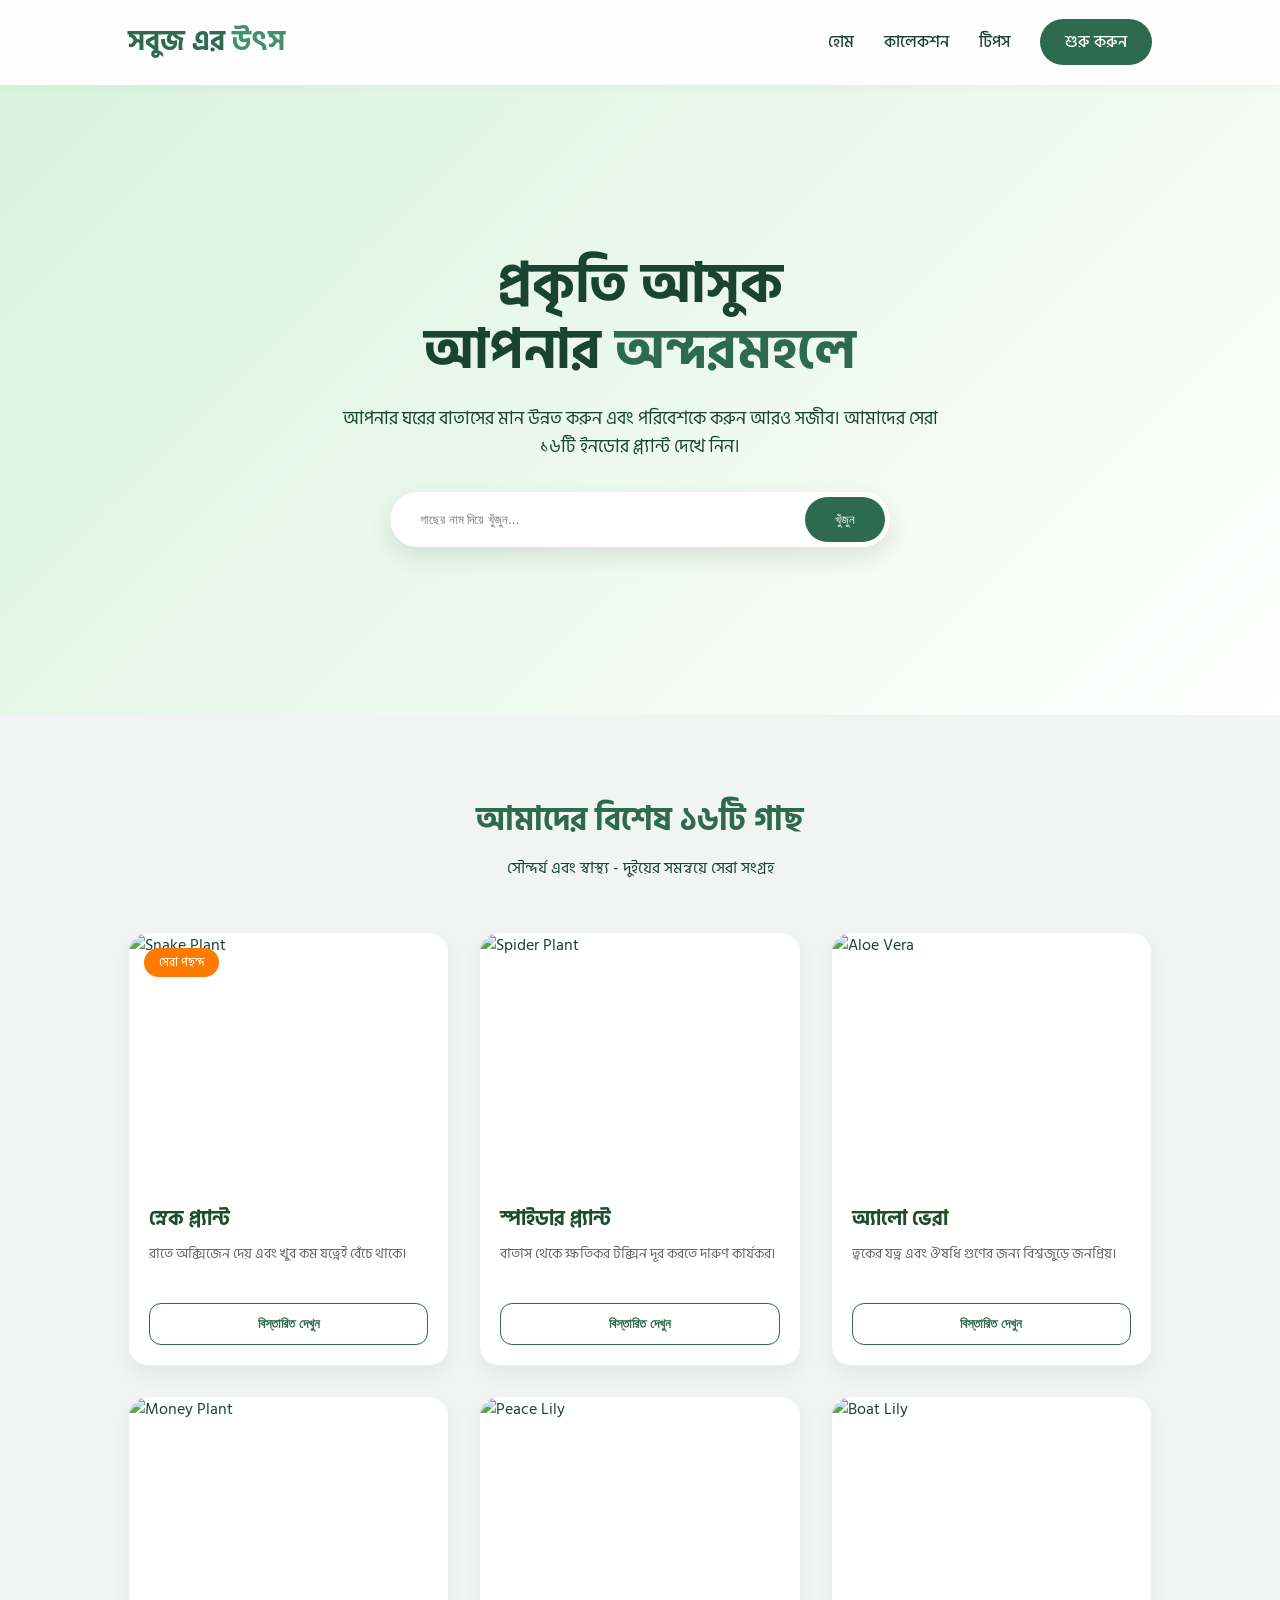
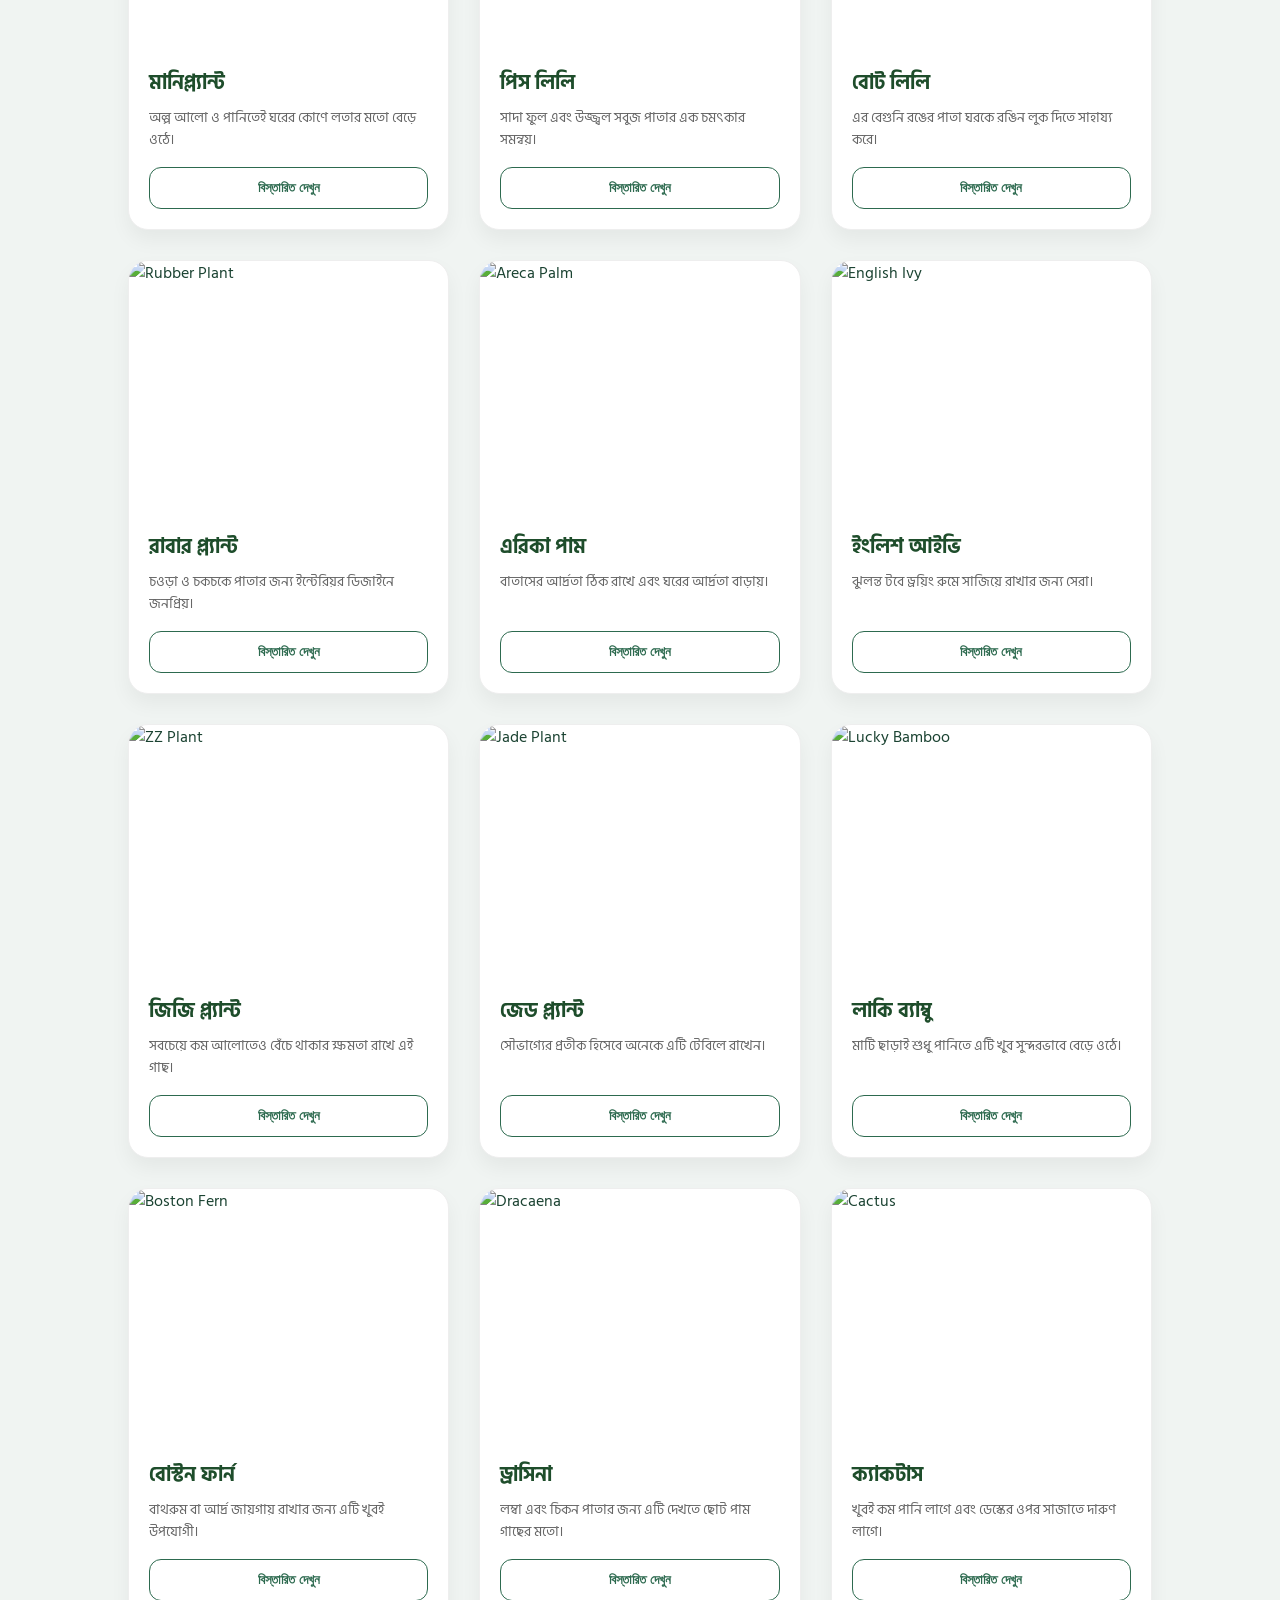
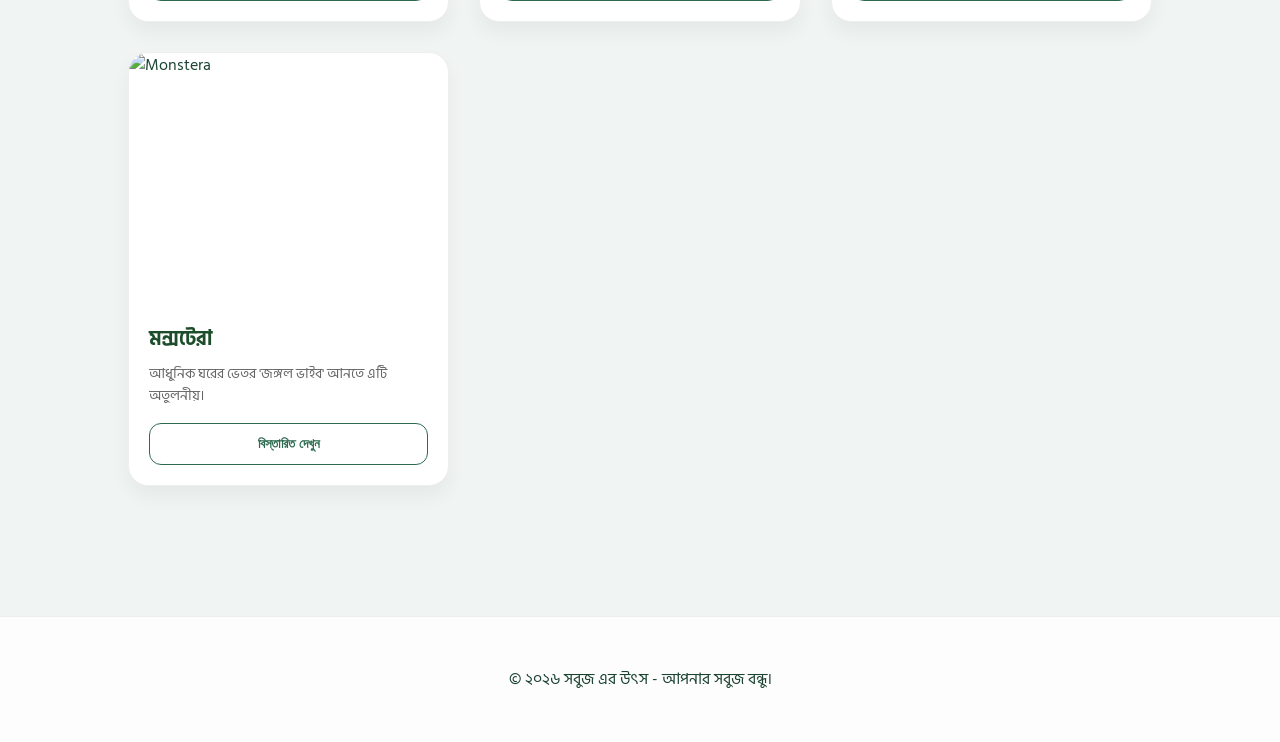
==== index.html @ e37bfa05 "home page add" ====
<!doctype html>
<html lang="bn">
  <head>
    <meta charset="UTF-8" />
    <meta name="viewport" content="width=device-width, initial-scale=1.0" />
    <title>সবুজ আবাহন | Modern Plant Shop</title>
    <link rel="stylesheet" href="style.css" />
    <link
      href="https://fonts.googleapis.com/css2?family=Hind+Siliguri:wght@300;400;600&family=Poppins:wght@300;500;700&display=swap"
      rel="stylesheet"
    />
  </head>
  <body>
    <nav class="navbar">
      <div class="logo">সবুজ এর <span>উৎস</span></div>
      <ul class="nav-links">
        <li><a href="#">হোম</a></li>
        <li><a href="#plants">কালেকশন</a></li>
        <li><a href="#">টিপস</a></li>
        <li><a href="#" class="nav-btn">শুরু করুন</a></li>
      </ul>
    </nav>

    <section class="hero-section">
      <div class="hero-text">
        <h1>প্রকৃতি আসুক <br />আপনার <span>অন্দরমহলে</span></h1>
        <p>
          আপনার ঘরের বাতাসের মান উন্নত করুন এবং পরিবেশকে করুন আরও সজীব। আমাদের
          সেরা ১৬টি ইনডোর প্ল্যান্ট দেখে নিন।
        </p>
        <div class="search-container">
          <input type="text" placeholder="গাছের নাম দিয়ে খুঁজুন..." />
          <button>খুঁজুন</button>
        </div>
      </div>
    </section>

    <section id="plants" class="plant-container">
      <div class="section-title">
        <h2>আমাদের বিশেষ ১৬টি গাছ</h2>
        <p>সৌন্দর্য এবং স্বাস্থ্য - দুইয়ের সমন্বয়ে সেরা সংগ্রহ</p>
      </div>

      <div class="grid-layout">
        <div class="glass-card">
          <div class="badge">সেরা পছন্দ</div>
          <img src="" alt="Snake Plant" />
          <div class="card-info">
            <h3>স্নেক প্ল্যান্ট</h3>
            <p>রাতে অক্সিজেন দেয় এবং খুব কম যত্নেই বেঁচে থাকে।</p>
            <button class="buy-btn">বিস্তারিত দেখুন</button>
          </div>
        </div>

        <div class="glass-card">
          <img src="" alt="Spider Plant" />
          <div class="card-info">
            <h3>স্পাইডার প্ল্যান্ট</h3>
            <p>বাতাস থেকে ক্ষতিকর টক্সিন দূর করতে দারুণ কার্যকর।</p>
            <button class="buy-btn">বিস্তারিত দেখুন</button>
          </div>
        </div>

        <div class="glass-card">
          <img src="" alt="Aloe Vera" />
          <div class="card-info">
            <h3>অ্যালো ভেরা</h3>
            <p>ত্বকের যত্ন এবং ঔষধি গুণের জন্য বিশ্বজুড়ে জনপ্রিয়।</p>
            <button class="buy-btn">বিস্তারিত দেখুন</button>
          </div>
        </div>

        <div class="glass-card">
          <img src="" alt="Money Plant" />
          <div class="card-info">
            <h3>মানিপ্ল্যান্ট</h3>
            <p>অল্প আলো ও পানিতেই ঘরের কোণে লতার মতো বেড়ে ওঠে।</p>
            <button class="buy-btn">বিস্তারিত দেখুন</button>
          </div>
        </div>

        <div class="glass-card">
          <img src="" alt="Peace Lily" />
          <div class="card-info">
            <h3>পিস লিলি</h3>
            <p>সাদা ফুল এবং উজ্জ্বল সবুজ পাতার এক চমৎকার সমন্বয়।</p>
            <button class="buy-btn">বিস্তারিত দেখুন</button>
          </div>
        </div>

        <div class="glass-card">
          <img src="" alt="Boat Lily" />
          <div class="card-info">
            <h3>বোট লিলি</h3>
            <p>এর বেগুনি রঙের পাতা ঘরকে রঙিন লুক দিতে সাহায্য করে।</p>
            <button class="buy-btn">বিস্তারিত দেখুন</button>
          </div>
        </div>

        <div class="glass-card">
          <img src="" alt="Rubber Plant" />
          <div class="card-info">
            <h3>রাবার প্ল্যান্ট</h3>
            <p>চওড়া ও চকচকে পাতার জন্য ইন্টেরিয়র ডিজাইনে জনপ্রিয়।</p>
            <button class="buy-btn">বিস্তারিত দেখুন</button>
          </div>
        </div>

        <div class="glass-card">
          <img src="" alt="Areca Palm" />
          <div class="card-info">
            <h3>এরিকা পাম</h3>
            <p>বাতাসের আর্দ্রতা ঠিক রাখে এবং ঘরের আর্দ্রতা বাড়ায়।</p>
            <button class="buy-btn">বিস্তারিত দেখুন</button>
          </div>
        </div>

        <div class="glass-card">
          <img src="" alt="English Ivy" />
          <div class="card-info">
            <h3>ইংলিশ আইভি</h3>
            <p>ঝুলন্ত টবে ড্রয়িং রুমে সাজিয়ে রাখার জন্য সেরা।</p>
            <button class="buy-btn">বিস্তারিত দেখুন</button>
          </div>
        </div>

        <div class="glass-card">
          <img src="" alt="ZZ Plant" />
          <div class="card-info">
            <h3>জিজি প্ল্যান্ট</h3>
            <p>সবচেয়ে কম আলোতেও বেঁচে থাকার ক্ষমতা রাখে এই গাছ।</p>
            <button class="buy-btn">বিস্তারিত দেখুন</button>
          </div>
        </div>

        <div class="glass-card">
          <img src="" alt="Jade Plant" />
          <div class="card-info">
            <h3>জেড প্ল্যান্ট</h3>
            <p>সৌভাগ্যের প্রতীক হিসেবে অনেকে এটি টেবিলে রাখেন।</p>
            <button class="buy-btn">বিস্তারিত দেখুন</button>
          </div>
        </div>

        <div class="glass-card">
          <img src="" alt="Lucky Bamboo" />
          <div class="card-info">
            <h3>লাকি ব্যাম্বু</h3>
            <p>মাটি ছাড়াই শুধু পানিতে এটি খুব সুন্দরভাবে বেড়ে ওঠে।</p>
            <button class="buy-btn">বিস্তারিত দেখুন</button>
          </div>
        </div>

        <div class="glass-card">
          <img src="" alt="Boston Fern" />
          <div class="card-info">
            <h3>বোস্টন ফার্ন</h3>
            <p>বাথরুম বা আর্দ্র জায়গায় রাখার জন্য এটি খুবই উপযোগী।</p>
            <button class="buy-btn">বিস্তারিত দেখুন</button>
          </div>
        </div>

        <div class="glass-card">
          <img src="" alt="Dracaena" />
          <div class="card-info">
            <h3>ড্রাসিনা</h3>
            <p>লম্বা এবং চিকন পাতার জন্য এটি দেখতে ছোট পাম গাছের মতো।</p>
            <button class="buy-btn">বিস্তারিত দেখুন</button>
          </div>
        </div>

        <div class="glass-card">
          <img src="" alt="Cactus" />
          <div class="card-info">
            <h3>ক্যাকটাস</h3>
            <p>খুবই কম পানি লাগে এবং ডেস্কের ওপর সাজাতে দারুণ লাগে।</p>
            <button class="buy-btn">বিস্তারিত দেখুন</button>
          </div>
        </div>

        <div class="glass-card">
          <img src="" alt="Monstera" />
          <div class="card-info">
            <h3>মন্সটেরা</h3>
            <p>আধুনিক ঘরের ভেতর 'জঙ্গল ভাইব' আনতে এটি অতুলনীয়।</p>
            <button class="buy-btn">বিস্তারিত দেখুন</button>
          </div>
        </div>
      </div>
    </section>

    <footer>
      <p>&copy; ২০২৬ সবুজ এর উৎস - আপনার সবুজ বন্ধু।</p>
    </footer>
  </body>
</html>
---- style.css ----
/* --- মেইন সেটআপ ও ভেরিয়েবল --- */
:root {
  --primary: #2d6a4f;
  --secondary: #40916c;
  --accent: #95d5b2;
  --text: #1b4332;
  --white: #ffffff;
  --shadow: 0 10px 20px rgba(0, 0, 0, 0.05);
  --shadow-hover: 0 15px 35px rgba(0, 0, 0, 0.1);
}

* {
  margin: 0;
  padding: 0;
  box-sizing: border-box;
}

body {
  font-family: "Hind Siliguri", "Poppins", sans-serif;
  background-color: #f0f4f2;
  color: var(--text);
  line-height: 1.6;
}

/* --- নভিগেশন --- */
.navbar {
  display: flex;
  justify-content: space-between;
  align-items: center;
  padding: 20px 10%;
  background: rgba(255, 255, 255, 0.9);
  backdrop-filter: blur(10px);
  position: sticky;
  top: 0;
  z-index: 100;
  box-shadow: 0 2px 10px rgba(0, 0, 0, 0.03);
}

.logo {
  font-size: 28px;
  font-weight: 700;
  color: var(--primary);
}

.logo span {
  color: var(--secondary);
}

.nav-links {
  display: flex;
  list-style: none;
}

.nav-links li {
  margin-left: 30px;
}

.nav-links a {
  text-decoration: none;
  color: var(--text);
  font-weight: 500;
  transition: 0.3s;
}

.nav-links a:hover {
  color: var(--secondary);
}

.nav-btn {
  background: var(--primary);
  color: white !important;
  padding: 10px 25px;
  border-radius: 50px;
}

/* --- হিরো সেকশন --- */
.hero-section {
  height: 70vh;
  display: flex;
  align-items: center;
  justify-content: center;
  text-align: center;
  background: linear-gradient(135deg, #d8f3dc 0%, #ffffff 100%);
  padding: 0 20px;
}

.hero-text h1 {
  font-size: clamp(32px, 5vw, 55px);
  margin-bottom: 20px;
  line-height: 1.2;
}

.hero-text h1 span {
  color: var(--primary);
}

.hero-text p {
  font-size: 18px;
  max-width: 600px;
  margin: 0 auto 30px;
}

/* --- সার্চ বার --- */
.search-container {
  background: white;
  padding: 5px;
  border-radius: 50px;
  display: flex;
  box-shadow: 0 10px 25px rgba(0, 0, 0, 0.1);
  max-width: 500px;
  margin: 0 auto;
}

.search-container input {
  border: none;
  padding: 15px 25px;
  border-radius: 50px;
  flex: 1;
  outline: none;
}

.search-container button {
  background: var(--primary);
  color: white;
  border: none;
  padding: 10px 30px;
  border-radius: 50px;
  cursor: pointer;
  transition: 0.3s;
}

.search-container button:hover {
  background: var(--secondary);
}

/* --- প্ল্যান্ট কালেকশন কন্টেইনার --- */
.plant-container {
  padding: 80px 10%;
}

.section-title {
  text-align: center;
  margin-bottom: 50px;
}

.section-title h2 {
  font-size: 32px;
  color: var(--primary);
  margin-bottom: 10px;
}

/* --- গ্রিড লেআউট --- */
.grid-layout {
  display: grid;
  grid-template-columns: repeat(auto-fit, minmax(280px, 1fr));
  gap: 30px;
  margin-top: 40px;
}

/* --- কার্ড স্টাইল --- */
.glass-card {
  background: #ffffff;
  border-radius: 20px;
  overflow: hidden;
  position: relative;
  box-shadow: var(--shadow);
  transition: 0.3s ease;
  border: 1px solid #eee;
  display: flex;
  flex-direction: column;
}

.glass-card:hover {
  transform: translateY(-10px);
  box-shadow: var(--shadow-hover);
  border-color: var(--accent);
}

.badge {
  position: absolute;
  top: 15px;
  left: 15px;
  background: #ff7b00;
  color: white;
  padding: 5px 15px;
  border-radius: 20px;
  font-size: 12px;
  z-index: 10;
}

.glass-card img {
  width: 100%;
  height: 250px;
  object-fit: cover;
  transition: 0.5s;
}

.glass-card:hover img {
  transform: scale(1.05);
}

.card-info {
  padding: 20px;
  text-align: left;
  flex-grow: 1;
}

.card-info h3 {
  font-size: 20px;
  color: #1e4d2b;
  margin-bottom: 8px;
}

.card-info p {
  color: #666;
  font-size: 14px;
  height: 40px;
  overflow: hidden;
  margin-bottom: 20px;
}

/* --- বাটন স্টাইল --- */
.buy-btn {
  width: 100%;
  padding: 12px;
  border: 1.5px solid var(--primary);
  background: transparent;
  color: var(--primary);
  border-radius: 12px;
  font-weight: 600;
  cursor: pointer;
  transition: 0.3s;
}

.buy-btn:hover {
  background: var(--primary);
  color: white;
}

/* --- ফুটার --- */
footer {
  text-align: center;
  padding: 50px;
  background: #fdfdfd;
  border-top: 1px solid #eee;
  margin-top: 50px;
}
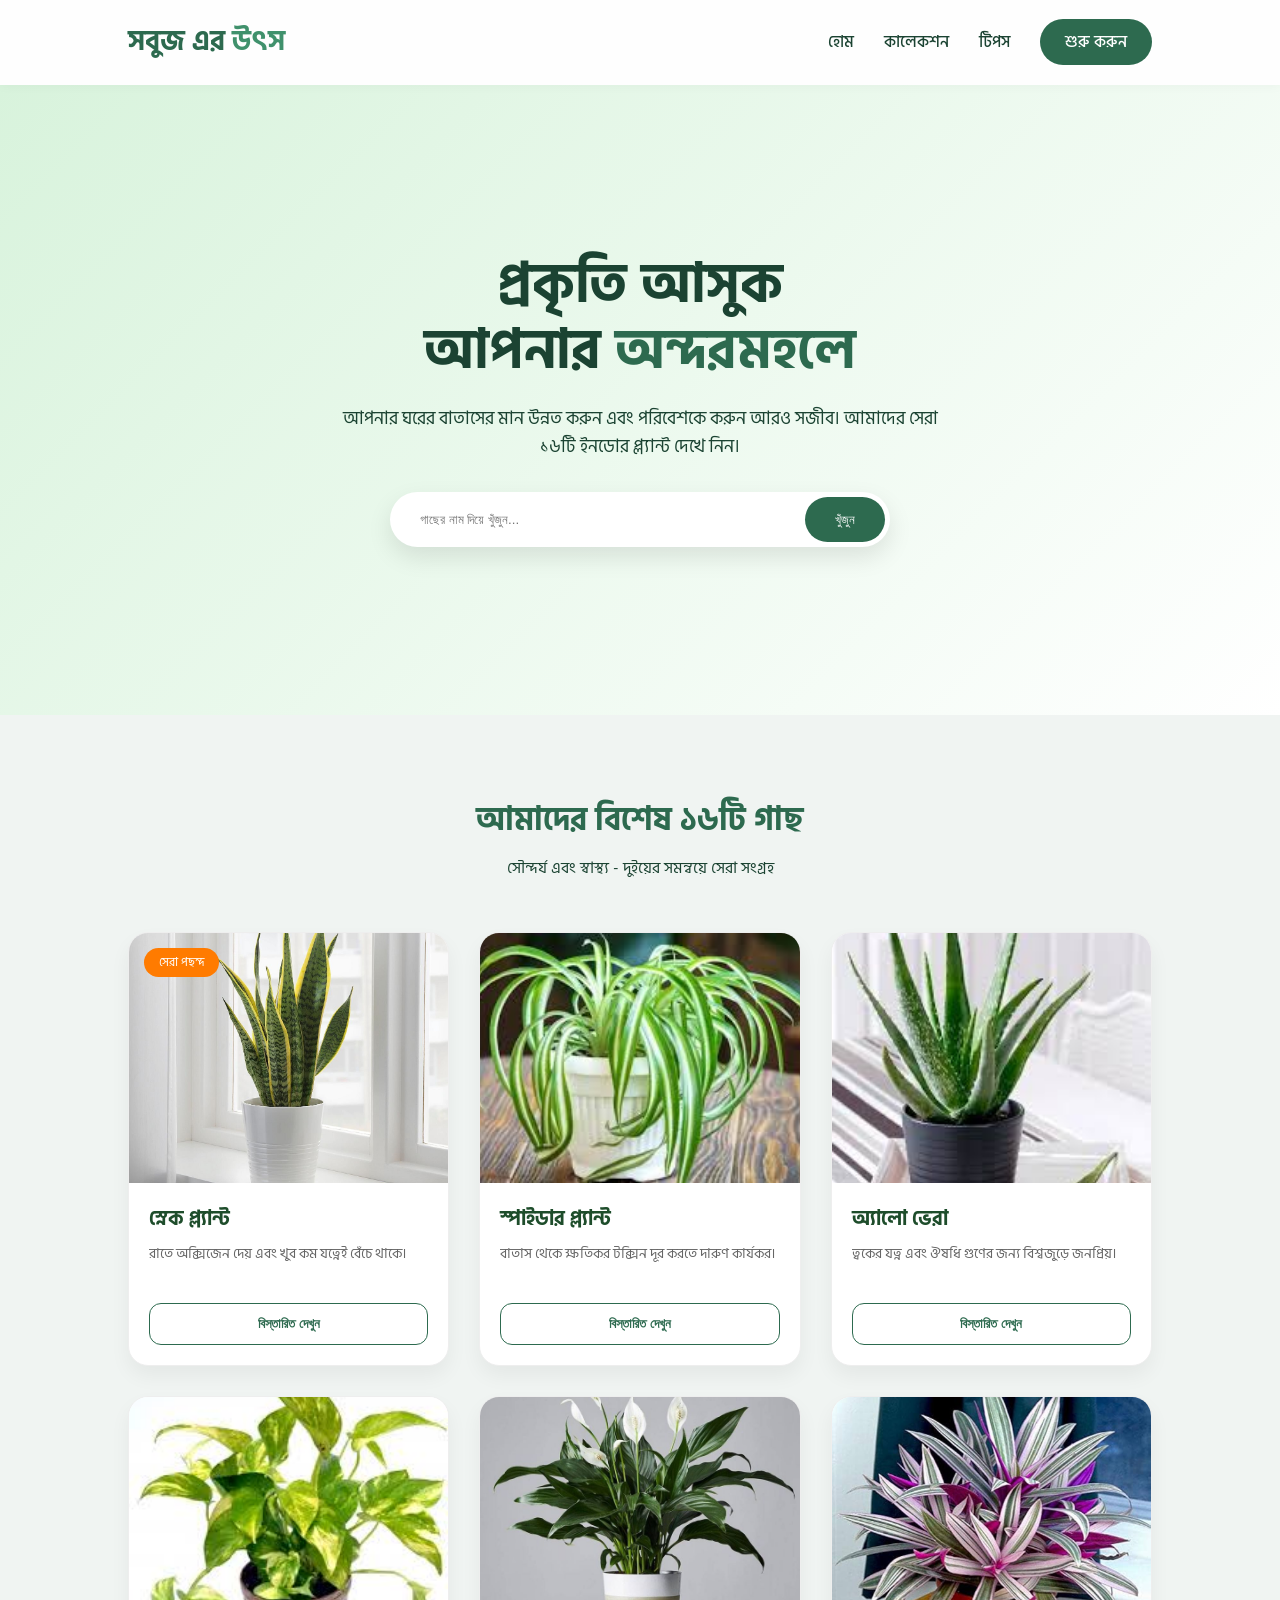
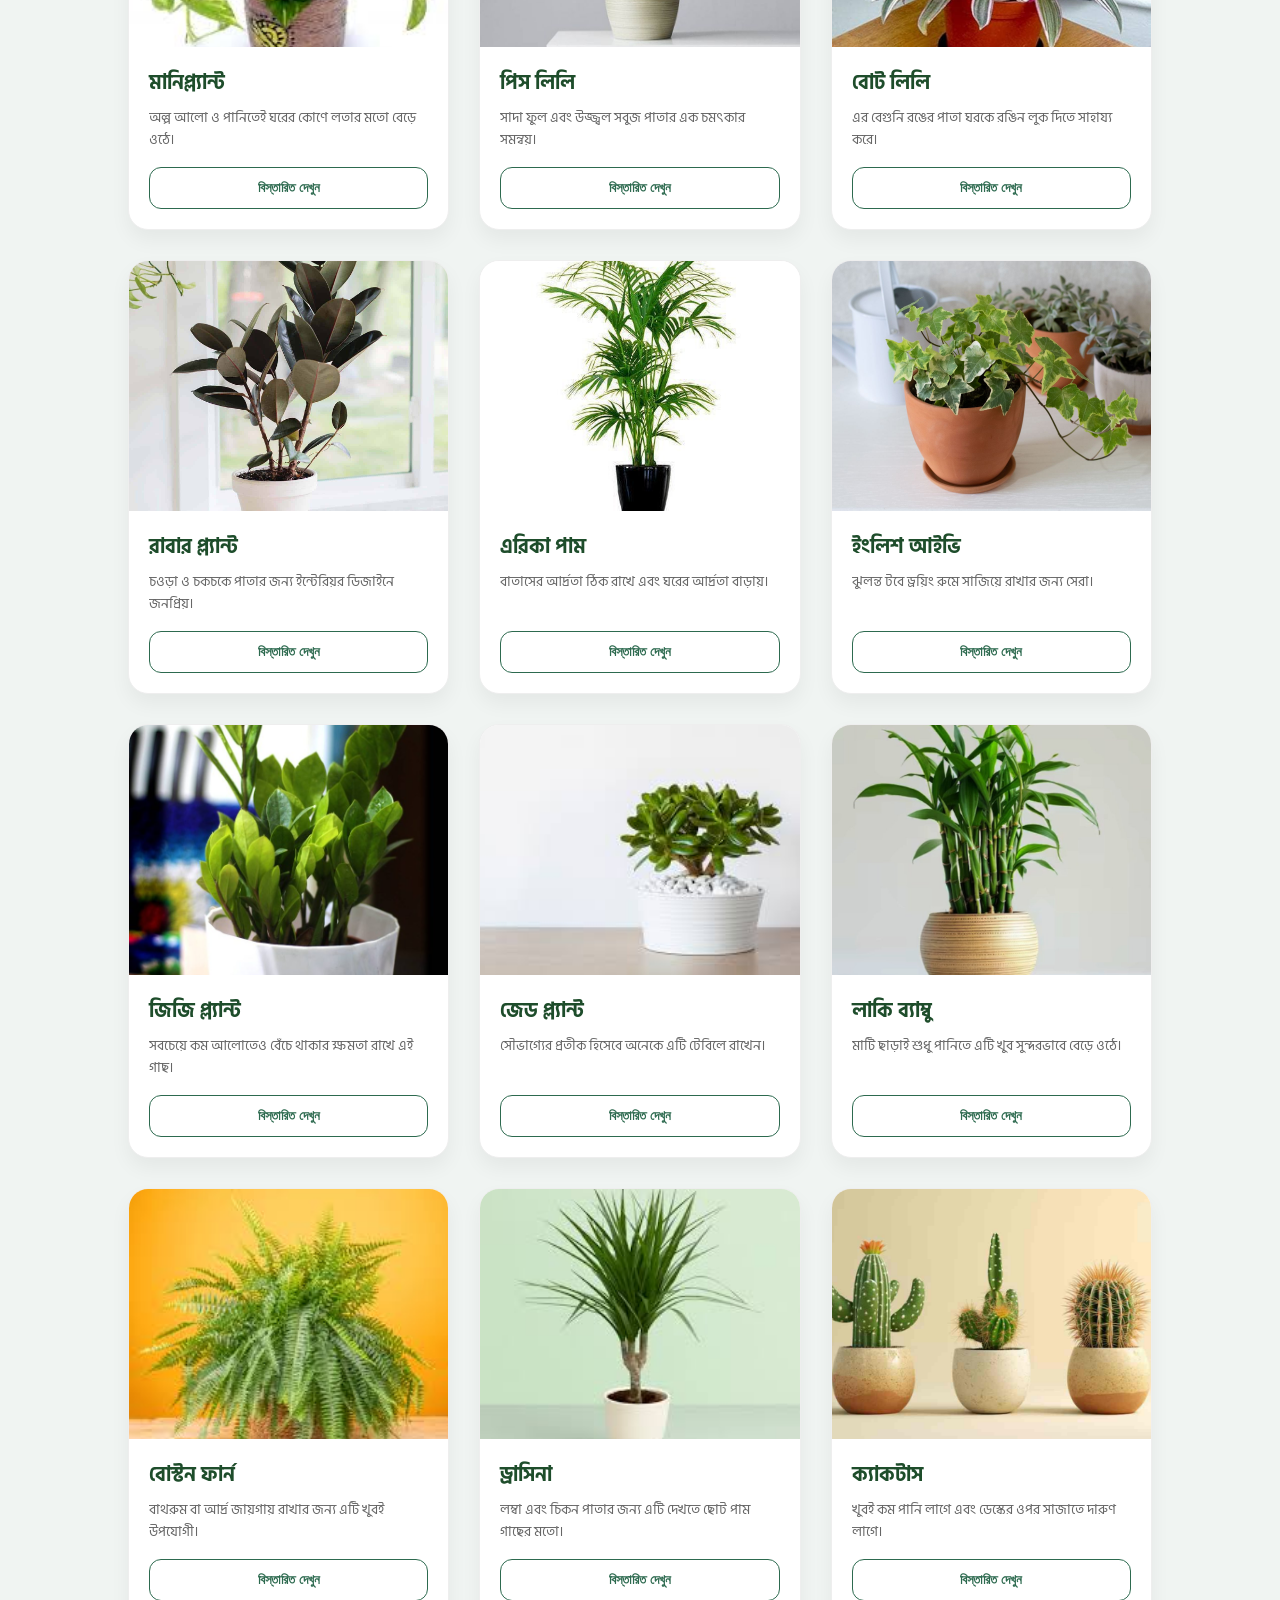
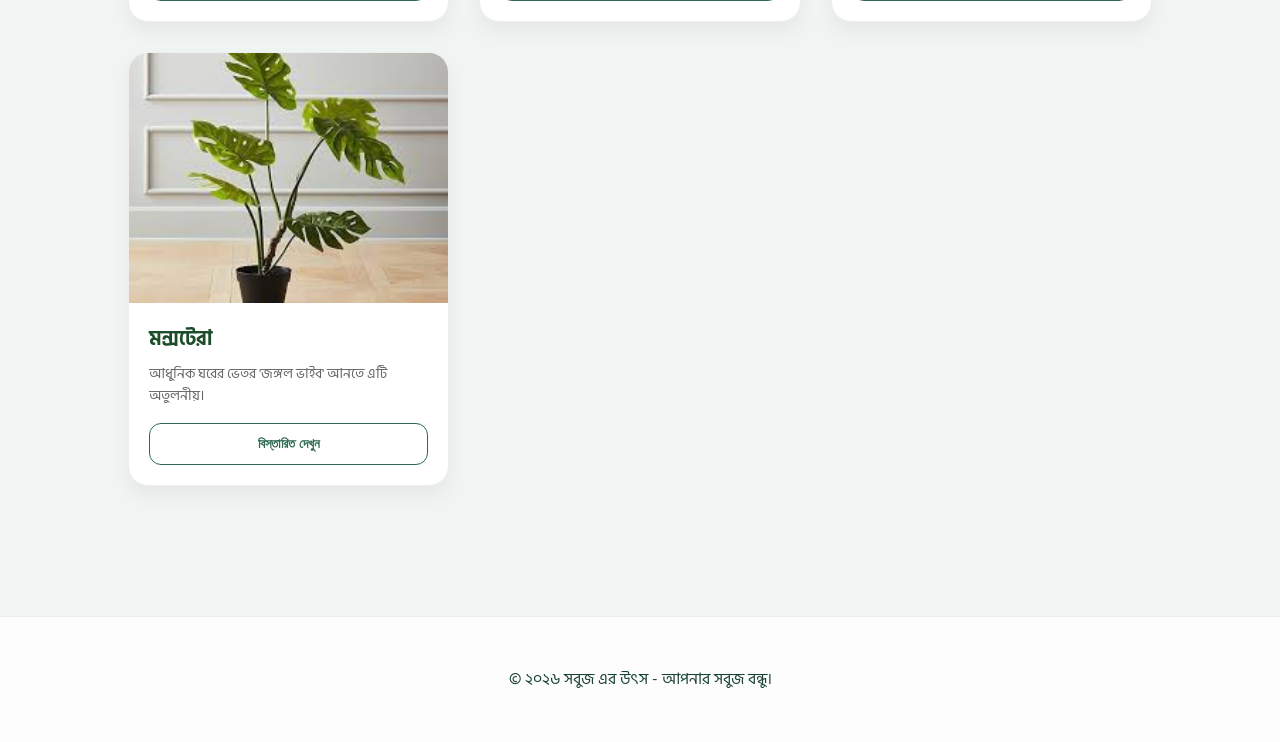
==== commit e40d3900: "image added" ====
--- a/index.html
+++ b/index.html
@@ -44,7 +44,7 @@
       <div class="grid-layout">
         <div class="glass-card">
           <div class="badge">সেরা পছন্দ</div>
-          <img src="" alt="Snake Plant" />
+          <img src="/image/স্নেক প্ল্যান্ট.jpg" alt="Snake Plant" />
           <div class="card-info">
             <h3>স্নেক প্ল্যান্ট</h3>
             <p>রাতে অক্সিজেন দেয় এবং খুব কম যত্নেই বেঁচে থাকে।</p>
@@ -53,7 +53,7 @@
         </div>
 
         <div class="glass-card">
-          <img src="" alt="Spider Plant" />
+          <img src="/image/স্পাইডার প্ল্যান্ট.jpg" alt="Spider Plant" />
           <div class="card-info">
             <h3>স্পাইডার প্ল্যান্ট</h3>
             <p>বাতাস থেকে ক্ষতিকর টক্সিন দূর করতে দারুণ কার্যকর।</p>
@@ -62,7 +62,7 @@
         </div>
 
         <div class="glass-card">
-          <img src="" alt="Aloe Vera" />
+          <img src="/image/অ্যালো ভেরা.jpg" alt="Aloe Vera" />
           <div class="card-info">
             <h3>অ্যালো ভেরা</h3>
             <p>ত্বকের যত্ন এবং ঔষধি গুণের জন্য বিশ্বজুড়ে জনপ্রিয়।</p>
@@ -71,7 +71,7 @@
         </div>
 
         <div class="glass-card">
-          <img src="" alt="Money Plant" />
+          <img src="/image/মানিপ্ল্যান্ট.jpg" alt="Money Plant" />
           <div class="card-info">
             <h3>মানিপ্ল্যান্ট</h3>
             <p>অল্প আলো ও পানিতেই ঘরের কোণে লতার মতো বেড়ে ওঠে।</p>
@@ -80,7 +80,7 @@
         </div>
 
         <div class="glass-card">
-          <img src="" alt="Peace Lily" />
+          <img src="/image/পিস লিলি.jpg" alt="Peace Lily" />
           <div class="card-info">
             <h3>পিস লিলি</h3>
             <p>সাদা ফুল এবং উজ্জ্বল সবুজ পাতার এক চমৎকার সমন্বয়।</p>
@@ -89,7 +89,7 @@
         </div>
 
         <div class="glass-card">
-          <img src="" alt="Boat Lily" />
+          <img src="/image/বোট লিলি_.jpg" alt="Boat Lily" />
           <div class="card-info">
             <h3>বোট লিলি</h3>
             <p>এর বেগুনি রঙের পাতা ঘরকে রঙিন লুক দিতে সাহায্য করে।</p>
@@ -98,7 +98,7 @@
         </div>
 
         <div class="glass-card">
-          <img src="" alt="Rubber Plant" />
+          <img src="/image/রাবার প্ল্যান্ট.jpg" alt="Rubber Plant" />
           <div class="card-info">
             <h3>রাবার প্ল্যান্ট</h3>
             <p>চওড়া ও চকচকে পাতার জন্য ইন্টেরিয়র ডিজাইনে জনপ্রিয়।</p>
@@ -107,7 +107,7 @@
         </div>
 
         <div class="glass-card">
-          <img src="" alt="Areca Palm" />
+          <img src="/image/এরিকা পাম.jpg" alt="Areca Palm" />
           <div class="card-info">
             <h3>এরিকা পাম</h3>
             <p>বাতাসের আর্দ্রতা ঠিক রাখে এবং ঘরের আর্দ্রতা বাড়ায়।</p>
@@ -116,7 +116,7 @@
         </div>
 
         <div class="glass-card">
-          <img src="" alt="English Ivy" />
+          <img src="/image/home-ইংলিশ আইভি.jpg" alt="English Ivy" />
           <div class="card-info">
             <h3>ইংলিশ আইভি</h3>
             <p>ঝুলন্ত টবে ড্রয়িং রুমে সাজিয়ে রাখার জন্য সেরা।</p>
@@ -125,7 +125,7 @@
         </div>
 
         <div class="glass-card">
-          <img src="" alt="ZZ Plant" />
+          <img src="/image/জিজি প্ল্যান্ট.jpg" alt="ZZ Plant" />
           <div class="card-info">
             <h3>জিজি প্ল্যান্ট</h3>
             <p>সবচেয়ে কম আলোতেও বেঁচে থাকার ক্ষমতা রাখে এই গাছ।</p>
@@ -134,7 +134,7 @@
         </div>
 
         <div class="glass-card">
-          <img src="" alt="Jade Plant" />
+          <img src="/image/জেড প্ল্যান্ট.jpg" alt="Jade Plant" />
           <div class="card-info">
             <h3>জেড প্ল্যান্ট</h3>
             <p>সৌভাগ্যের প্রতীক হিসেবে অনেকে এটি টেবিলে রাখেন।</p>
@@ -143,7 +143,7 @@
         </div>
 
         <div class="glass-card">
-          <img src="" alt="Lucky Bamboo" />
+          <img src="/image/লাকি ব্যাম্বু.jpg" alt="Lucky Bamboo" />
           <div class="card-info">
             <h3>লাকি ব্যাম্বু</h3>
             <p>মাটি ছাড়াই শুধু পানিতে এটি খুব সুন্দরভাবে বেড়ে ওঠে।</p>
@@ -152,7 +152,7 @@
         </div>
 
         <div class="glass-card">
-          <img src="" alt="Boston Fern" />
+          <img src="/image/বোস্টন ফার্ন.jpg" alt="Boston Fern" />
           <div class="card-info">
             <h3>বোস্টন ফার্ন</h3>
             <p>বাথরুম বা আর্দ্র জায়গায় রাখার জন্য এটি খুবই উপযোগী।</p>
@@ -161,7 +161,7 @@
         </div>
 
         <div class="glass-card">
-          <img src="" alt="Dracaena" />
+          <img src="/image/ড্রাসিনা.jpg" alt="Dracaena" />
           <div class="card-info">
             <h3>ড্রাসিনা</h3>
             <p>লম্বা এবং চিকন পাতার জন্য এটি দেখতে ছোট পাম গাছের মতো।</p>
@@ -170,7 +170,7 @@
         </div>
 
         <div class="glass-card">
-          <img src="" alt="Cactus" />
+          <img src="/image/ক্যাকটাস.jpg" alt="Cactus" />
           <div class="card-info">
             <h3>ক্যাকটাস</h3>
             <p>খুবই কম পানি লাগে এবং ডেস্কের ওপর সাজাতে দারুণ লাগে।</p>
@@ -179,7 +179,7 @@
         </div>
 
         <div class="glass-card">
-          <img src="" alt="Monstera" />
+          <img src="/image/মন্সটেরা.jpg" alt="Monstera" />
           <div class="card-info">
             <h3>মন্সটেরা</h3>
             <p>আধুনিক ঘরের ভেতর 'জঙ্গল ভাইব' আনতে এটি অতুলনীয়।</p>
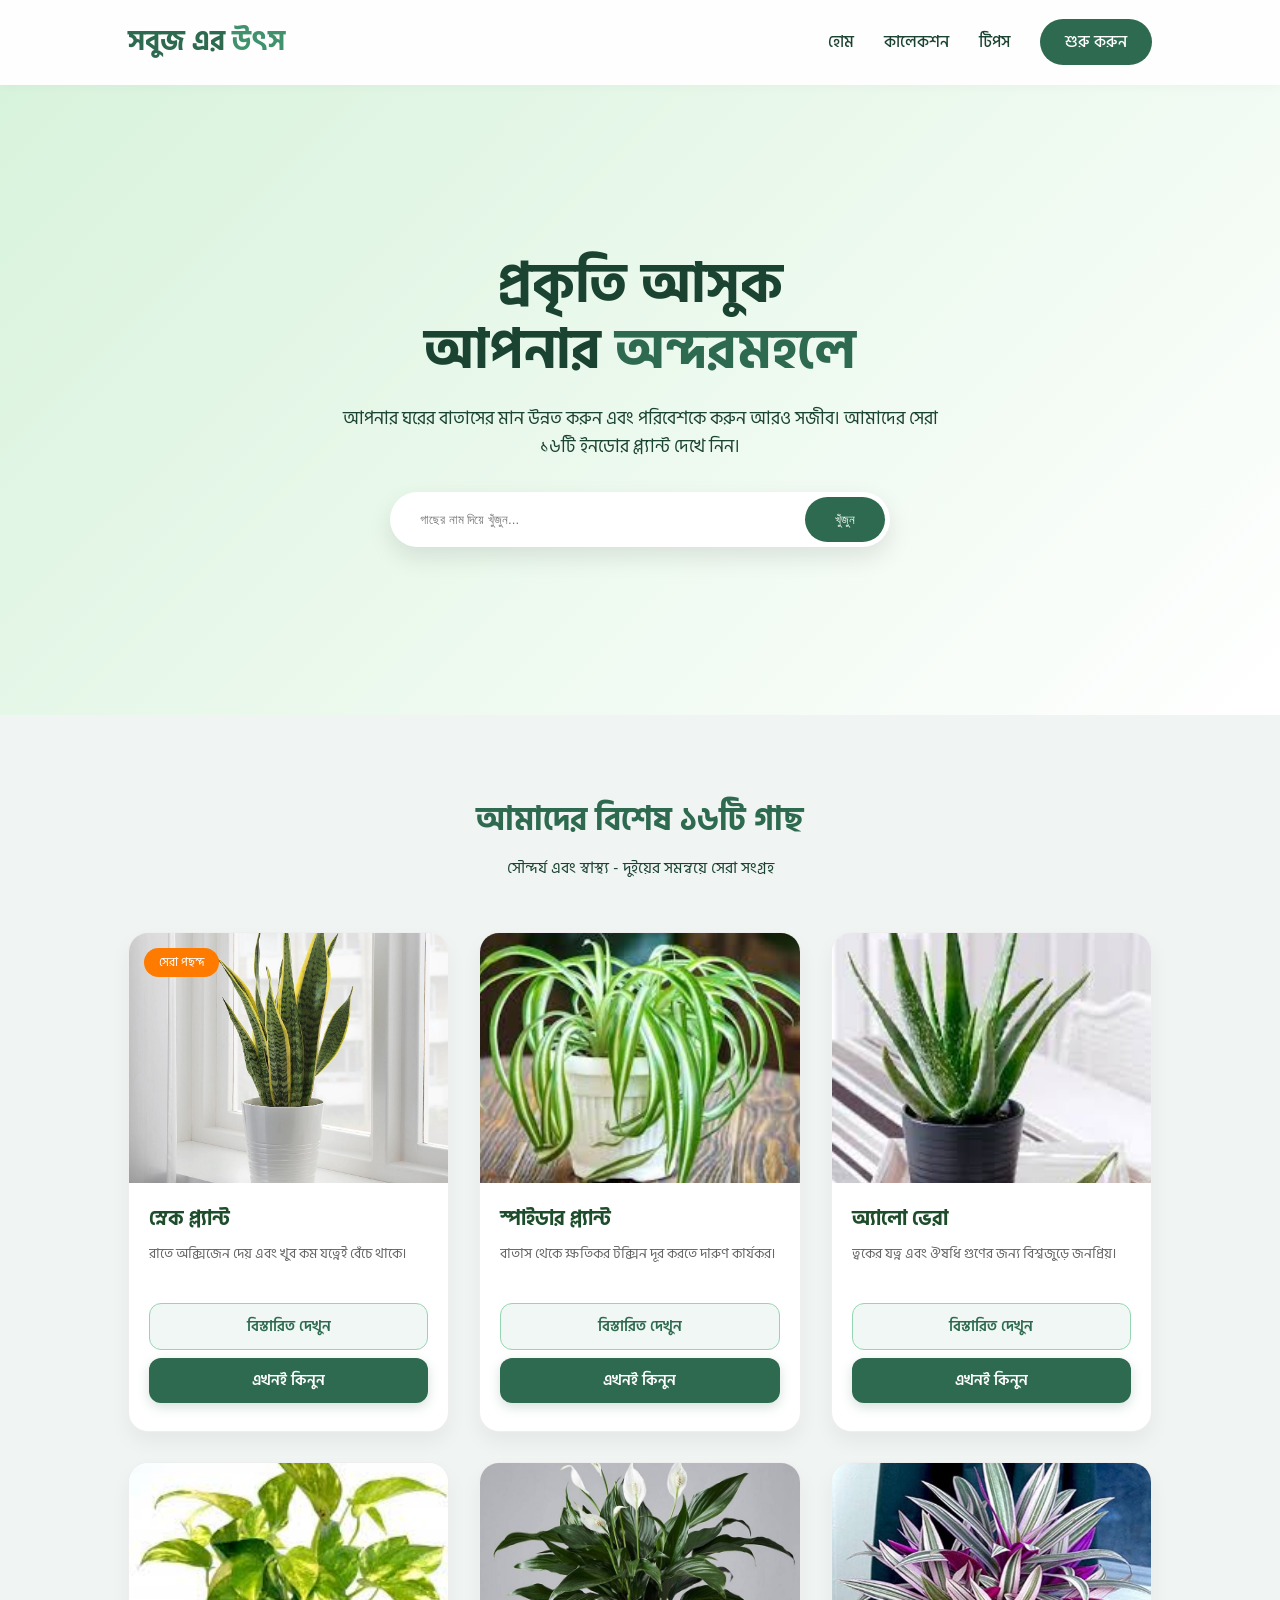
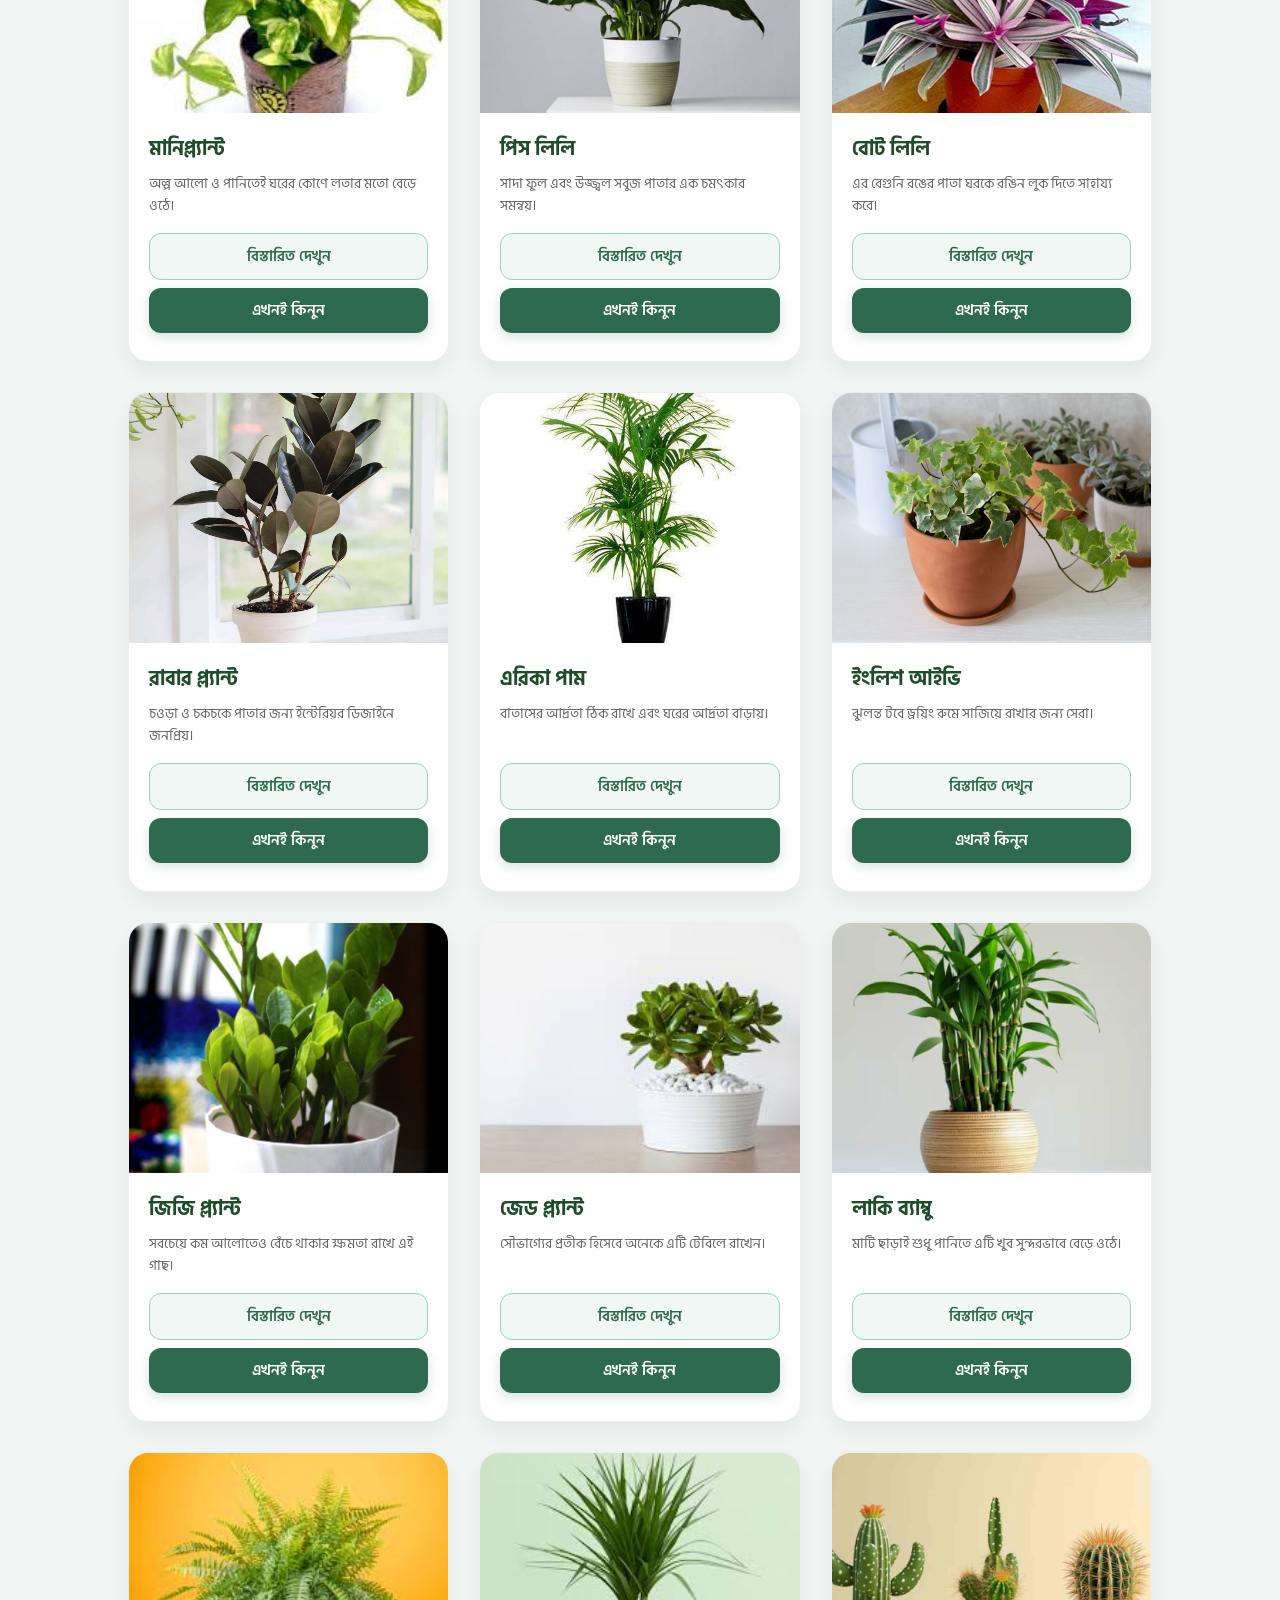
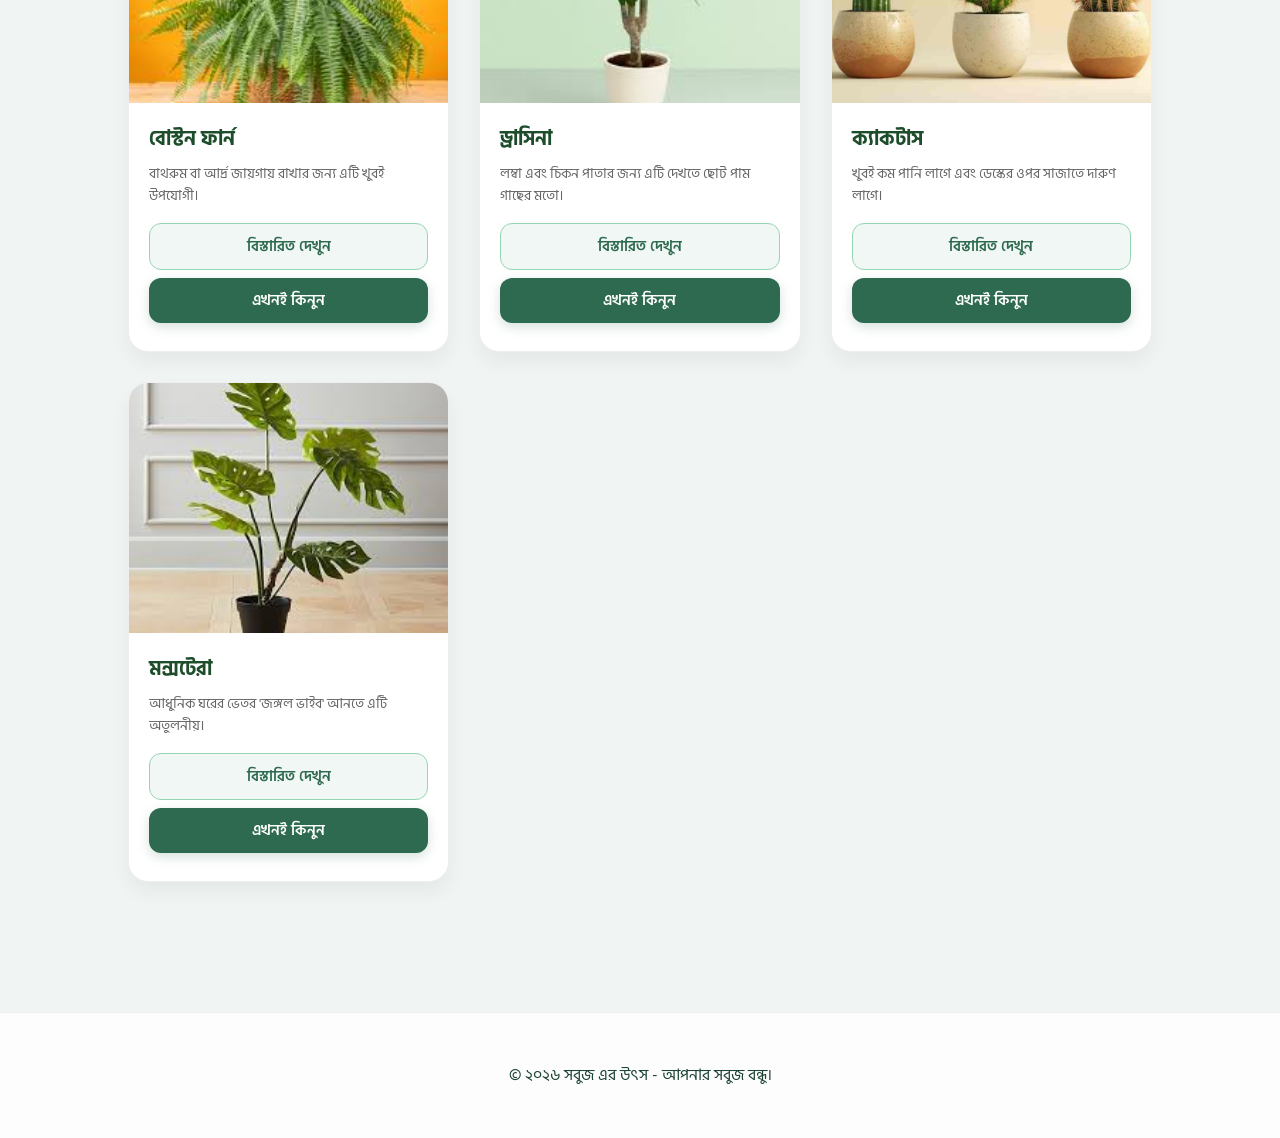
==== commit 30e0111d: "buy button added" ====
--- a/index.html
+++ b/index.html
@@ -16,8 +16,8 @@
       <ul class="nav-links">
         <li><a href="#">হোম</a></li>
         <li><a href="#plants">কালেকশন</a></li>
-        <li><a href="#">টিপস</a></li>
-        <li><a href="#" class="nav-btn">শুরু করুন</a></li>
+        <li><a href="tips.html">টিপস</a></li>
+        <li><a href="startNowPage.html" class="nav-btn">শুরু করুন</a></li>
       </ul>
     </nav>
 
@@ -48,7 +48,16 @@
           <div class="card-info">
             <h3>স্নেক প্ল্যান্ট</h3>
             <p>রাতে অক্সিজেন দেয় এবং খুব কম যত্নেই বেঁচে থাকে।</p>
-            <button class="buy-btn">বিস্তারিত দেখুন</button>
+            <button class="details-btn">বিস্তারিত দেখুন</button>
+            <button
+              class="buy-btn"
+              onclick="
+                window.location.href =
+                  'https://wa.me/8801XXXXXXXXX?text=আমি স্নেক প্ল্যান্ট কিনতে চাই'
+              "
+            >
+              এখনই কিনুন
+            </button>
           </div>
         </div>
 
@@ -57,7 +66,16 @@
           <div class="card-info">
             <h3>স্পাইডার প্ল্যান্ট</h3>
             <p>বাতাস থেকে ক্ষতিকর টক্সিন দূর করতে দারুণ কার্যকর।</p>
-            <button class="buy-btn">বিস্তারিত দেখুন</button>
+            <button class="details-btn">বিস্তারিত দেখুন</button>
+            <button
+              class="buy-btn"
+              onclick="
+                window.location.href =
+                  'https://wa.me/8801XXXXXXXXX?text=আমি স্পাইডার প্ল্যান্ট কিনতে চাই'
+              "
+            >
+              এখনই কিনুন
+            </button>
           </div>
         </div>
 
@@ -66,7 +84,16 @@
           <div class="card-info">
             <h3>অ্যালো ভেরা</h3>
             <p>ত্বকের যত্ন এবং ঔষধি গুণের জন্য বিশ্বজুড়ে জনপ্রিয়।</p>
-            <button class="buy-btn">বিস্তারিত দেখুন</button>
+            <button class="details-btn">বিস্তারিত দেখুন</button>
+            <button
+              class="buy-btn"
+              onclick="
+                window.location.href =
+                  'https://wa.me/8801XXXXXXXXX?text=আমি অ্যালো ভেরা কিনতে চাই'
+              "
+            >
+              এখনই কিনুন
+            </button>
           </div>
         </div>
 
@@ -75,7 +102,16 @@
           <div class="card-info">
             <h3>মানিপ্ল্যান্ট</h3>
             <p>অল্প আলো ও পানিতেই ঘরের কোণে লতার মতো বেড়ে ওঠে।</p>
-            <button class="buy-btn">বিস্তারিত দেখুন</button>
+            <button class="details-btn">বিস্তারিত দেখুন</button>
+            <button
+              class="buy-btn"
+              onclick="
+                window.location.href =
+                  'https://wa.me/8801XXXXXXXXX?text=আমি মানিপ্ল্যান্ট কিনতে চাই'
+              "
+            >
+              এখনই কিনুন
+            </button>
           </div>
         </div>
 
@@ -84,7 +120,16 @@
           <div class="card-info">
             <h3>পিস লিলি</h3>
             <p>সাদা ফুল এবং উজ্জ্বল সবুজ পাতার এক চমৎকার সমন্বয়।</p>
-            <button class="buy-btn">বিস্তারিত দেখুন</button>
+            <button class="details-btn">বিস্তারিত দেখুন</button>
+            <button
+              class="buy-btn"
+              onclick="
+                window.location.href =
+                  'https://wa.me/8801XXXXXXXXX?text=আমি পিস লিলি কিনতে চাই'
+              "
+            >
+              এখনই কিনুন
+            </button>
           </div>
         </div>
 
@@ -93,7 +138,16 @@
           <div class="card-info">
             <h3>বোট লিলি</h3>
             <p>এর বেগুনি রঙের পাতা ঘরকে রঙিন লুক দিতে সাহায্য করে।</p>
-            <button class="buy-btn">বিস্তারিত দেখুন</button>
+            <button class="details-btn">বিস্তারিত দেখুন</button>
+            <button
+              class="buy-btn"
+              onclick="
+                window.location.href =
+                  'https://wa.me/8801XXXXXXXXX?text=আমি বোট লিলি কিনতে চাই'
+              "
+            >
+              এখনই কিনুন
+            </button>
           </div>
         </div>
 
@@ -102,7 +156,16 @@
           <div class="card-info">
             <h3>রাবার প্ল্যান্ট</h3>
             <p>চওড়া ও চকচকে পাতার জন্য ইন্টেরিয়র ডিজাইনে জনপ্রিয়।</p>
-            <button class="buy-btn">বিস্তারিত দেখুন</button>
+            <button class="details-btn">বিস্তারিত দেখুন</button>
+            <button
+              class="buy-btn"
+              onclick="
+                window.location.href =
+                  'https://wa.me/8801XXXXXXXXX?text=আমি রাবার প্ল্যান্ট কিনতে চাই'
+              "
+            >
+              এখনই কিনুন
+            </button>
           </div>
         </div>
 
@@ -111,7 +174,16 @@
           <div class="card-info">
             <h3>এরিকা পাম</h3>
             <p>বাতাসের আর্দ্রতা ঠিক রাখে এবং ঘরের আর্দ্রতা বাড়ায়।</p>
-            <button class="buy-btn">বিস্তারিত দেখুন</button>
+            <button class="details-btn">বিস্তারিত দেখুন</button>
+            <button
+              class="buy-btn"
+              onclick="
+                window.location.href =
+                  'https://wa.me/8801XXXXXXXXX?text=আমি এরিকা পাম কিনতে চাই'
+              "
+            >
+              এখনই কিনুন
+            </button>
           </div>
         </div>
 
@@ -120,7 +192,16 @@
           <div class="card-info">
             <h3>ইংলিশ আইভি</h3>
             <p>ঝুলন্ত টবে ড্রয়িং রুমে সাজিয়ে রাখার জন্য সেরা।</p>
-            <button class="buy-btn">বিস্তারিত দেখুন</button>
+            <button class="details-btn">বিস্তারিত দেখুন</button>
+            <button
+              class="buy-btn"
+              onclick="
+                window.location.href =
+                  'https://wa.me/8801XXXXXXXXX?text=আমি ইংলিশ আইভি কিনতে চাই'
+              "
+            >
+              এখনই কিনুন
+            </button>
           </div>
         </div>
 
@@ -129,7 +210,16 @@
           <div class="card-info">
             <h3>জিজি প্ল্যান্ট</h3>
             <p>সবচেয়ে কম আলোতেও বেঁচে থাকার ক্ষমতা রাখে এই গাছ।</p>
-            <button class="buy-btn">বিস্তারিত দেখুন</button>
+            <button class="details-btn">বিস্তারিত দেখুন</button>
+            <button
+              class="buy-btn"
+              onclick="
+                window.location.href =
+                  'https://wa.me/8801XXXXXXXXX?text=আমি জিজি প্ল্যান্ট কিনতে চাই'
+              "
+            >
+              এখনই কিনুন
+            </button>
           </div>
         </div>
 
@@ -138,7 +228,16 @@
           <div class="card-info">
             <h3>জেড প্ল্যান্ট</h3>
             <p>সৌভাগ্যের প্রতীক হিসেবে অনেকে এটি টেবিলে রাখেন।</p>
-            <button class="buy-btn">বিস্তারিত দেখুন</button>
+            <button class="details-btn">বিস্তারিত দেখুন</button>
+            <button
+              class="buy-btn"
+              onclick="
+                window.location.href =
+                  'https://wa.me/8801XXXXXXXXX?text=আমি জেড প্ল্যান্ট কিনতে চাই'
+              "
+            >
+              এখনই কিনুন
+            </button>
           </div>
         </div>
 
@@ -147,7 +246,16 @@
           <div class="card-info">
             <h3>লাকি ব্যাম্বু</h3>
             <p>মাটি ছাড়াই শুধু পানিতে এটি খুব সুন্দরভাবে বেড়ে ওঠে।</p>
-            <button class="buy-btn">বিস্তারিত দেখুন</button>
+            <button class="details-btn">বিস্তারিত দেখুন</button>
+            <button
+              class="buy-btn"
+              onclick="
+                window.location.href =
+                  'https://wa.me/8801XXXXXXXXX?text=আমি লাকি ব্যাম্বু কিনতে চাই'
+              "
+            >
+              এখনই কিনুন
+            </button>
           </div>
         </div>
 
@@ -156,7 +264,16 @@
           <div class="card-info">
             <h3>বোস্টন ফার্ন</h3>
             <p>বাথরুম বা আর্দ্র জায়গায় রাখার জন্য এটি খুবই উপযোগী।</p>
-            <button class="buy-btn">বিস্তারিত দেখুন</button>
+            <button class="details-btn">বিস্তারিত দেখুন</button>
+            <button
+              class="buy-btn"
+              onclick="
+                window.location.href =
+                  'https://wa.me/8801XXXXXXXXX?text=আমি বোস্টন ফার্ন কিনতে চাই'
+              "
+            >
+              এখনই কিনুন
+            </button>
           </div>
         </div>
 
@@ -165,7 +282,16 @@
           <div class="card-info">
             <h3>ড্রাসিনা</h3>
             <p>লম্বা এবং চিকন পাতার জন্য এটি দেখতে ছোট পাম গাছের মতো।</p>
-            <button class="buy-btn">বিস্তারিত দেখুন</button>
+            <button class="details-btn">বিস্তারিত দেখুন</button>
+            <button
+              class="buy-btn"
+              onclick="
+                window.location.href =
+                  'https://wa.me/8801XXXXXXXXX?text=আমি ড্রাসিনা কিনতে চাই'
+              "
+            >
+              এখনই কিনুন
+            </button>
           </div>
         </div>
 
@@ -174,7 +300,16 @@
           <div class="card-info">
             <h3>ক্যাকটাস</h3>
             <p>খুবই কম পানি লাগে এবং ডেস্কের ওপর সাজাতে দারুণ লাগে।</p>
-            <button class="buy-btn">বিস্তারিত দেখুন</button>
+            <button class="details-btn">বিস্তারিত দেখুন</button>
+            <button
+              class="buy-btn"
+              onclick="
+                window.location.href =
+                  'https://wa.me/8801XXXXXXXXX?text=আমি ক্যাকটাস কিনতে চাই'
+              "
+            >
+              এখনই কিনুন
+            </button>
           </div>
         </div>
 
@@ -183,7 +318,16 @@
           <div class="card-info">
             <h3>মন্সটেরা</h3>
             <p>আধুনিক ঘরের ভেতর 'জঙ্গল ভাইব' আনতে এটি অতুলনীয়।</p>
-            <button class="buy-btn">বিস্তারিত দেখুন</button>
+            <button class="details-btn">বিস্তারিত দেখুন</button>
+            <button
+              class="buy-btn"
+              onclick="
+                window.location.href =
+                  'https://wa.me/8801XXXXXXXXX?text=আমি মন্সটেরা কিনতে চাই'
+              "
+            >
+              এখনই কিনুন
+            </button>
           </div>
         </div>
       </div>
--- a/style.css
+++ b/style.css
@@ -220,21 +220,43 @@
 }
 
 /* --- বাটন স্টাইল --- */
+.details-btn,
 .buy-btn {
   width: 100%;
-  padding: 12px;
-  border: 1.5px solid var(--primary);
-  background: transparent;
-  color: var(--primary);
+  padding: 10px 15px;
   border-radius: 12px;
   font-weight: 600;
   cursor: pointer;
-  transition: 0.3s;
-}
-
-.buy-btn:hover {
+  transition: all 0.3s ease;
+  font-family: "Hind Siliguri", sans-serif;
+  margin-bottom: 8px;
+  display: block;
+  text-align: center;
+  font-size: 15px;
+}
+
+.details-btn {
+  background: #f0f7f4;
+  border: 1px solid var(--accent);
+  color: var(--primary);
+}
+
+.details-btn:hover {
+  background: var(--accent);
+  transform: translateY(-2px);
+}
+
+.buy-btn {
   background: var(--primary);
   color: white;
+  border: none;
+  box-shadow: 0 4px 12px rgba(45, 106, 79, 0.2);
+}
+
+.buy-btn:hover {
+  background: var(--secondary);
+  transform: translateY(-2px);
+  box-shadow: 0 6px 15px rgba(45, 106, 79, 0.3);
 }
 
 /* --- ফুটার --- */
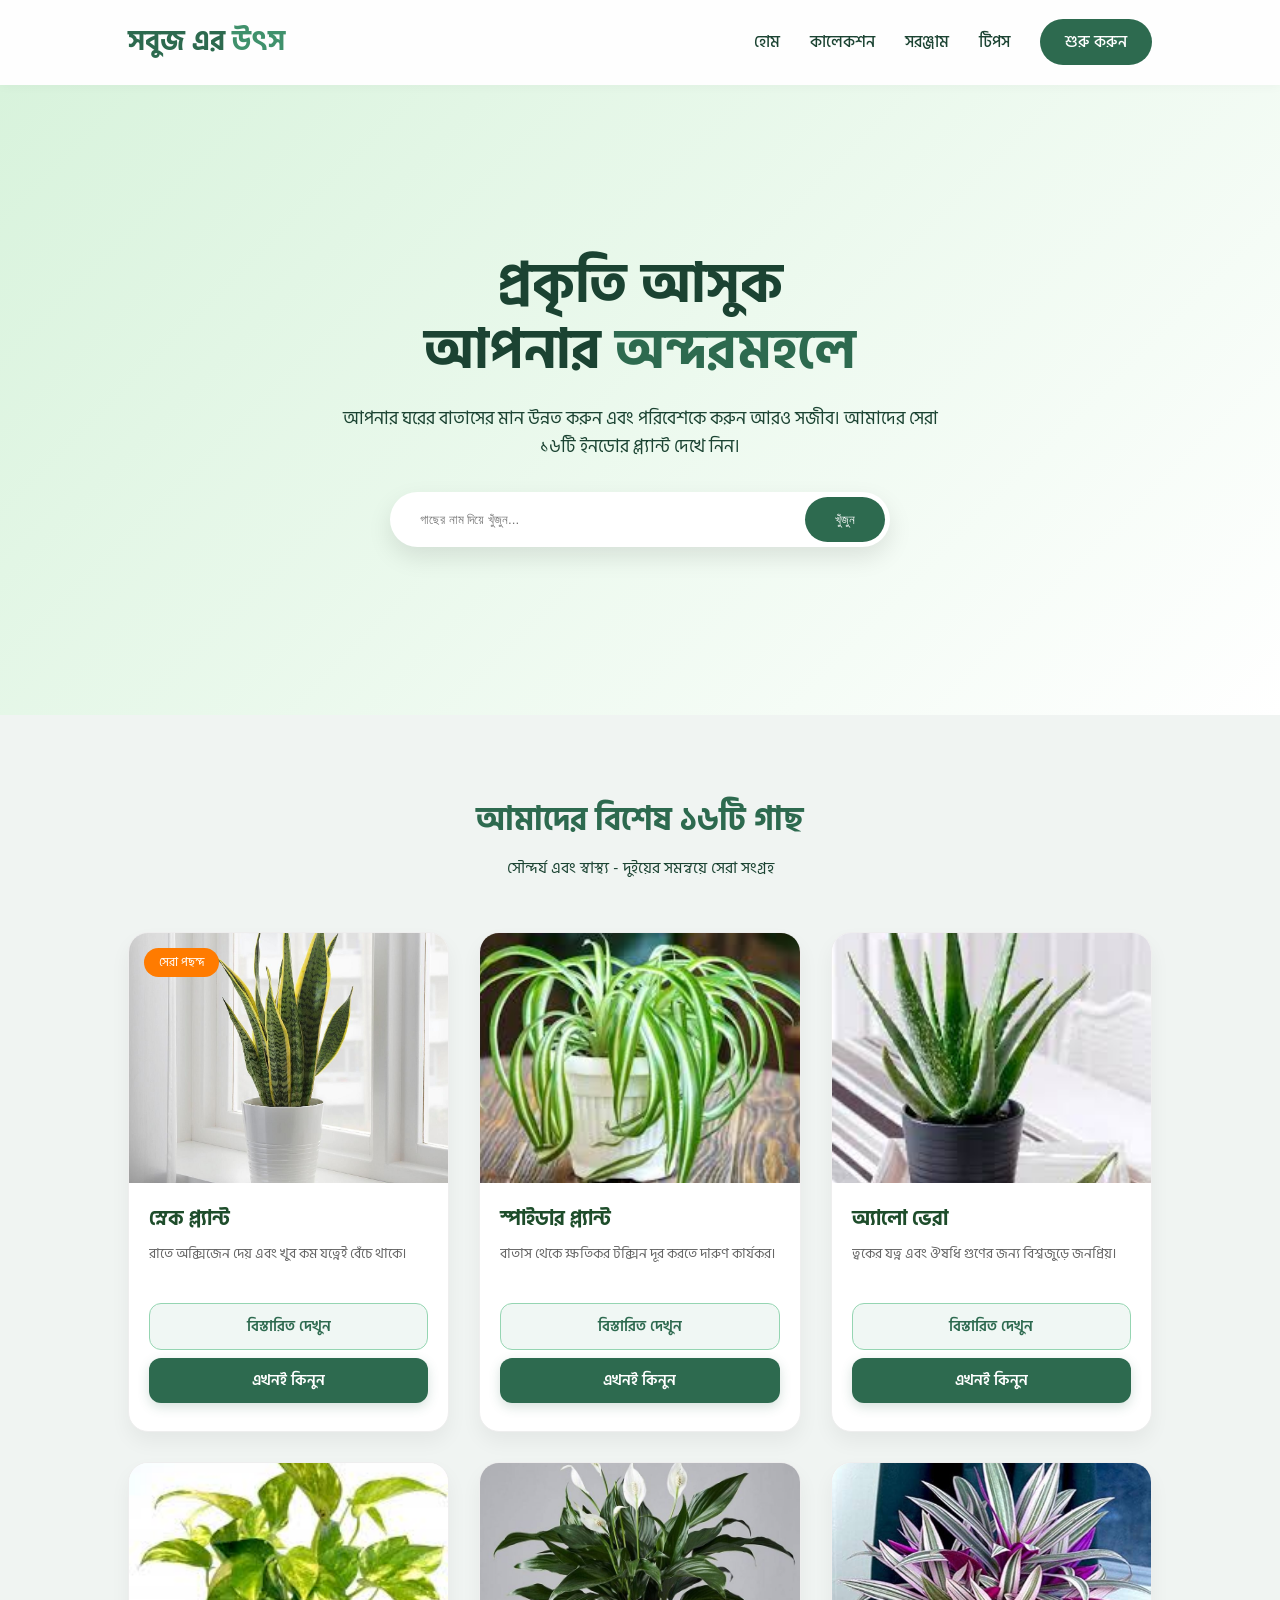
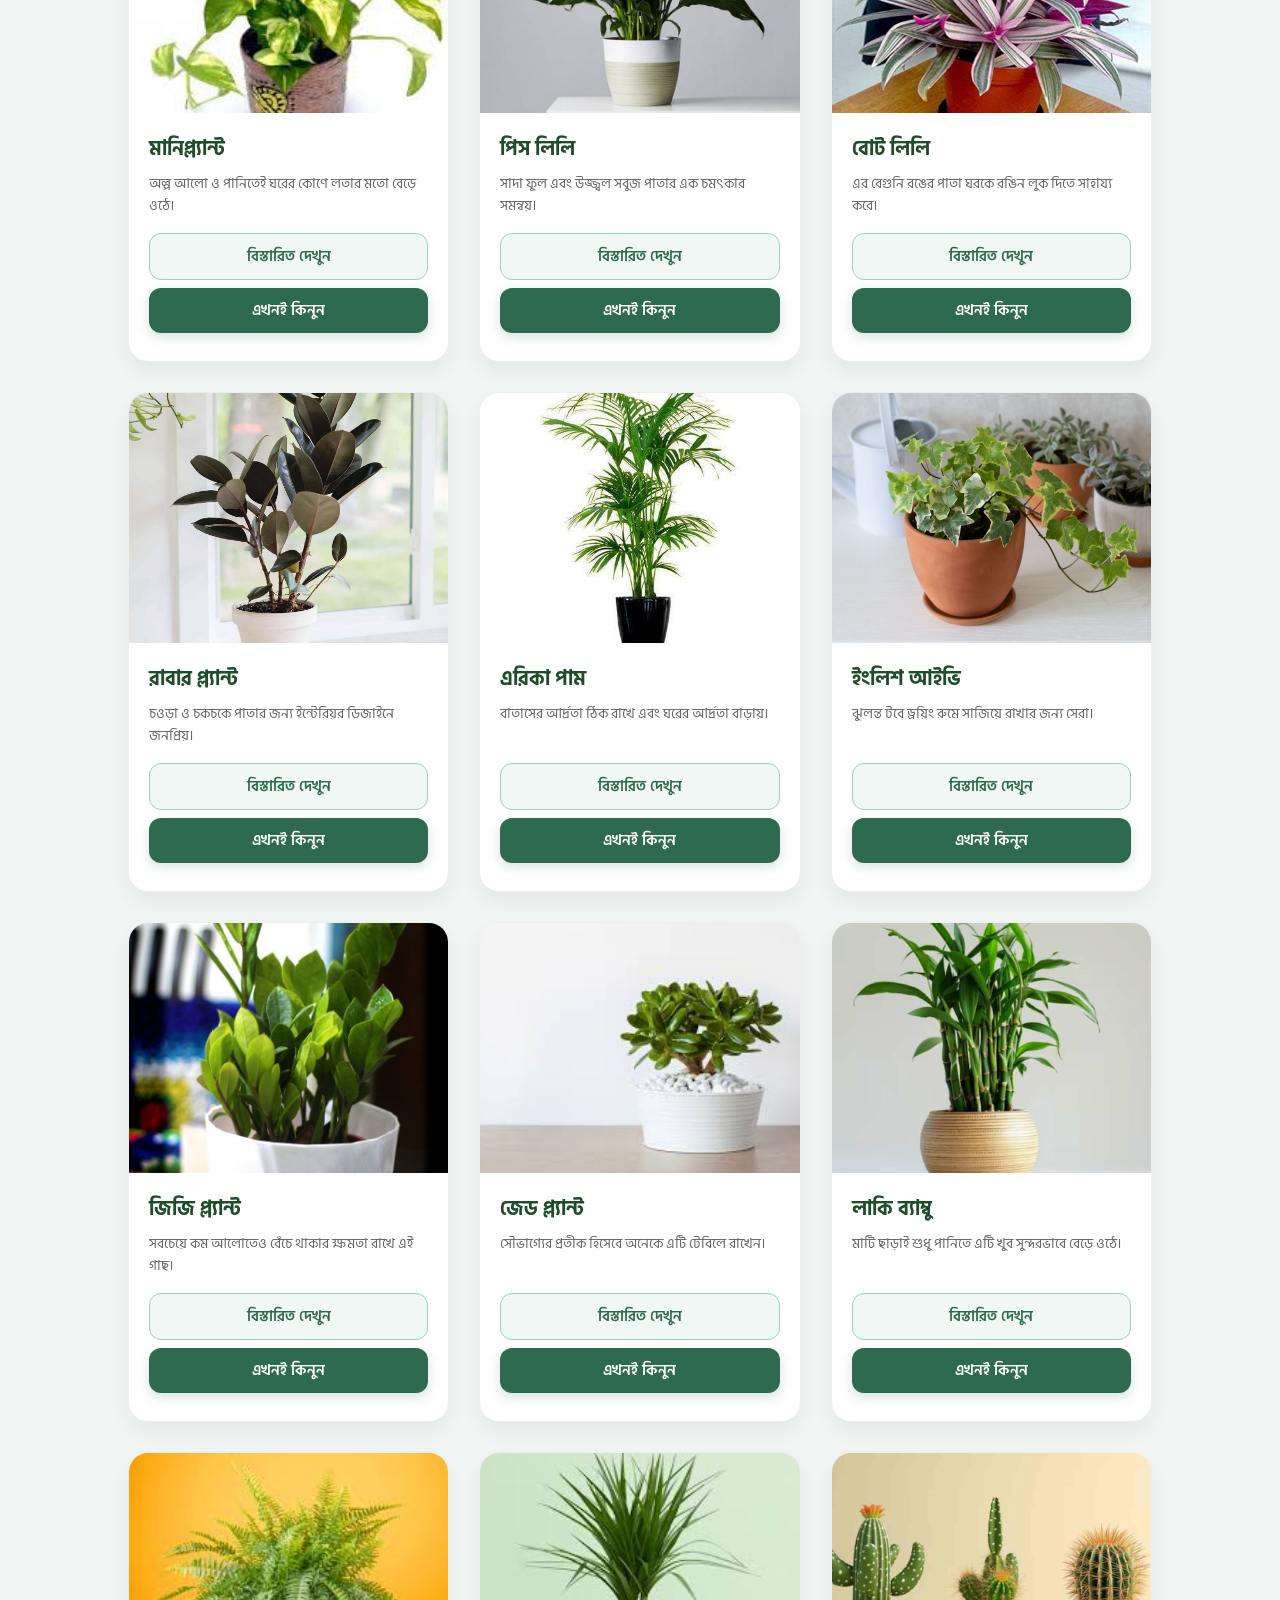
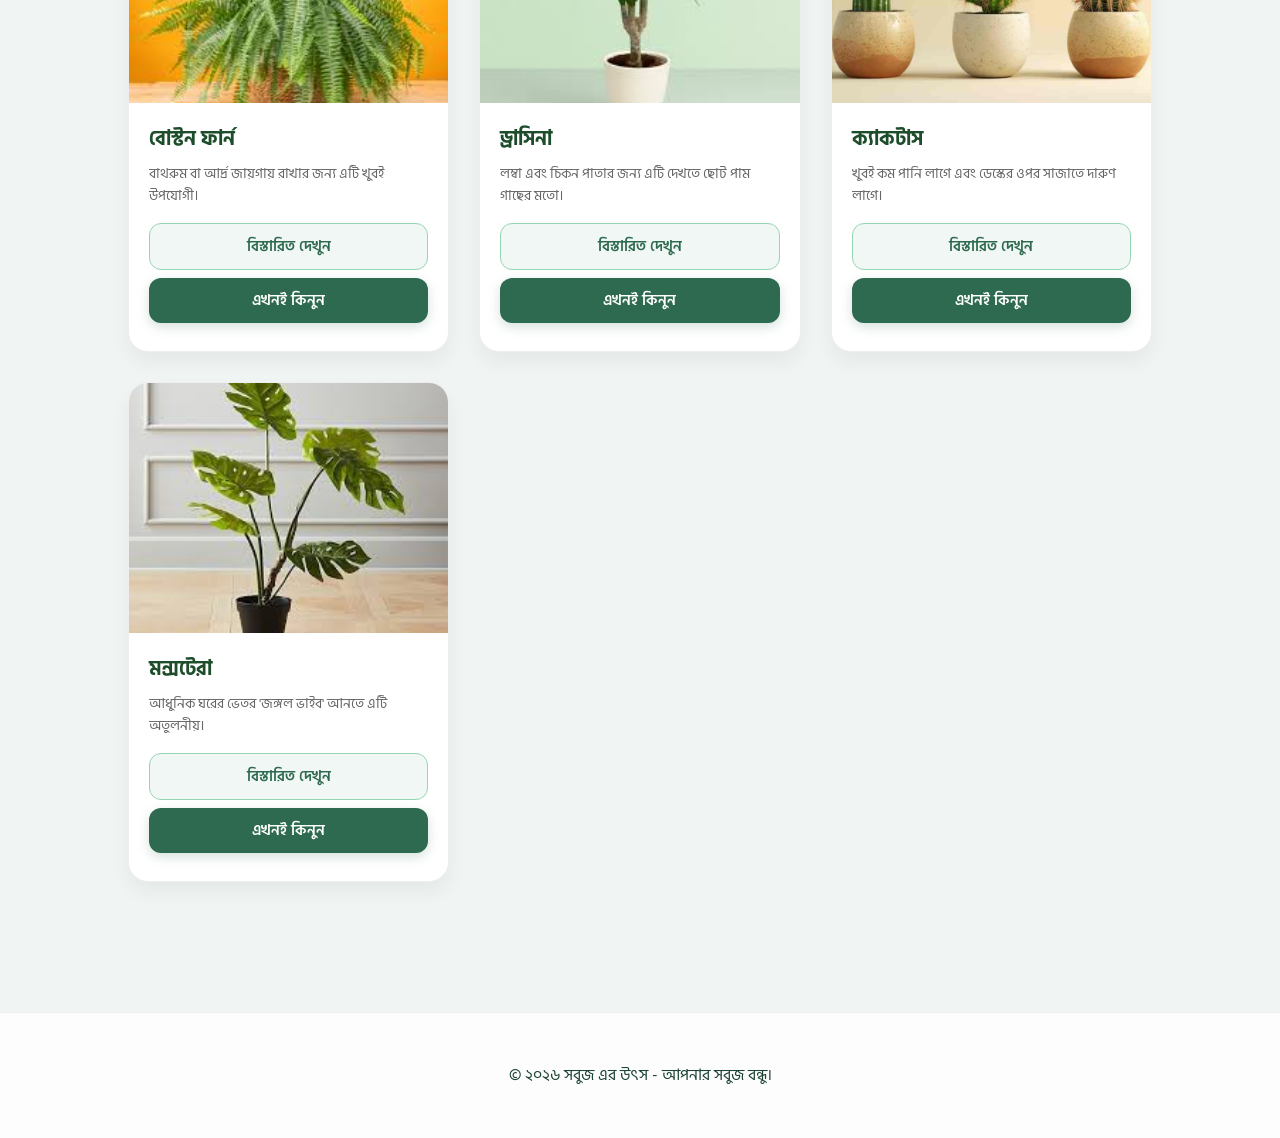
==== commit 5eba4701: "tools page  added" ====
--- a/index.html
+++ b/index.html
@@ -16,6 +16,7 @@
       <ul class="nav-links">
         <li><a href="#">হোম</a></li>
         <li><a href="#plants">কালেকশন</a></li>
+        <li><a href="tools.html">সরঞ্জাম</a></li>
         <li><a href="tips.html">টিপস</a></li>
         <li><a href="startNowPage.html" class="nav-btn">শুরু করুন</a></li>
       </ul>
@@ -48,12 +49,22 @@
           <div class="card-info">
             <h3>স্নেক প্ল্যান্ট</h3>
             <p>রাতে অক্সিজেন দেয় এবং খুব কম যত্নেই বেঁচে থাকে।</p>
-            <button class="details-btn">বিস্তারিত দেখুন</button>
-            <button
-              class="buy-btn"
-              onclick="
-                window.location.href =
-                  'https://wa.me/8801XXXXXXXXX?text=আমি স্নেক প্ল্যান্ট কিনতে চাই'
+            <button
+              class="details-btn"
+              onclick="
+                openModal(
+                  'স্নেক প্ল্যান্ট',
+                  'এটি বাতাস থেকে কার্বন ডাই অক্সাইড গ্রহণ করে এবং রাতে অক্সিজেন ত্যাগ করে। বেডরুমের জন্য এটি আদর্শ।',
+                  '/image/স্নেক প্ল্যান্ট.jpg',
+                )
+              "
+            >
+              বিস্তারিত দেখুন
+            </button>
+            <button
+              class="buy-btn"
+              onclick="
+                window.location.href = 'checkout.html?plant=স্নেক প্ল্যান্ট'
               "
             >
               এখনই কিনুন
@@ -66,12 +77,22 @@
           <div class="card-info">
             <h3>স্পাইডার প্ল্যান্ট</h3>
             <p>বাতাস থেকে ক্ষতিকর টক্সিন দূর করতে দারুণ কার্যকর।</p>
-            <button class="details-btn">বিস্তারিত দেখুন</button>
-            <button
-              class="buy-btn"
-              onclick="
-                window.location.href =
-                  'https://wa.me/8801XXXXXXXXX?text=আমি স্পাইডার প্ল্যান্ট কিনতে চাই'
+            <button
+              class="details-btn"
+              onclick="
+                openModal(
+                  'স্পাইডার প্ল্যান্ট',
+                  'এটি খুব সহজেই বংশবৃদ্ধি করে এবং বাতাস থেকে ফরমালডিহাইড ও জাইলিন দূর করে।',
+                  '/image/স্পাইডার প্ল্যান্ট.jpg',
+                )
+              "
+            >
+              বিস্তারিত দেখুন
+            </button>
+            <button
+              class="buy-btn"
+              onclick="
+                window.location.href = 'checkout.html?plant=স্পাইডার প্ল্যান্ট'
               "
             >
               এখনই কিনুন
@@ -84,13 +105,21 @@
           <div class="card-info">
             <h3>অ্যালো ভেরা</h3>
             <p>ত্বকের যত্ন এবং ঔষধি গুণের জন্য বিশ্বজুড়ে জনপ্রিয়।</p>
-            <button class="details-btn">বিস্তারিত দেখুন</button>
-            <button
-              class="buy-btn"
-              onclick="
-                window.location.href =
-                  'https://wa.me/8801XXXXXXXXX?text=আমি অ্যালো ভেরা কিনতে চাই'
-              "
+            <button
+              class="details-btn"
+              onclick="
+                openModal(
+                  'অ্যালো ভেরা',
+                  'এর জেল রোদে পোড়া ত্বক বা ছোটখাটো ক্ষত সারাতে খুব কার্যকর এবং এটি বাতাসও পরিষ্কার করে।',
+                  '/image/অ্যালো ভেরা.jpg',
+                )
+              "
+            >
+              বিস্তারিত দেখুন
+            </button>
+            <button
+              class="buy-btn"
+              onclick="window.location.href = 'checkout.html?plant=অ্যালো ভেরা'"
             >
               এখনই কিনুন
             </button>
@@ -102,12 +131,22 @@
           <div class="card-info">
             <h3>মানিপ্ল্যান্ট</h3>
             <p>অল্প আলো ও পানিতেই ঘরের কোণে লতার মতো বেড়ে ওঠে।</p>
-            <button class="details-btn">বিস্তারিত দেখুন</button>
-            <button
-              class="buy-btn"
-              onclick="
-                window.location.href =
-                  'https://wa.me/8801XXXXXXXXX?text=আমি মানিপ্ল্যান্ট কিনতে চাই'
+            <button
+              class="details-btn"
+              onclick="
+                openModal(
+                  'মানিপ্ল্যান্ট',
+                  'এটি লতার মতো বৃদ্ধি পায়। বাস্তুশাস্ত্র অনুযায়ী এটি ঘরে সৌভাগ্য নিয়ে আসে বলে অনেকে বিশ্বাস করেন।',
+                  '/image/মানিপ্ল্যান্ট.jpg',
+                )
+              "
+            >
+              বিস্তারিত দেখুন
+            </button>
+            <button
+              class="buy-btn"
+              onclick="
+                window.location.href = 'checkout.html?plant=মানিপ্ল্যান্ট'
               "
             >
               এখনই কিনুন
@@ -120,13 +159,21 @@
           <div class="card-info">
             <h3>পিস লিলি</h3>
             <p>সাদা ফুল এবং উজ্জ্বল সবুজ পাতার এক চমৎকার সমন্বয়।</p>
-            <button class="details-btn">বিস্তারিত দেখুন</button>
-            <button
-              class="buy-btn"
-              onclick="
-                window.location.href =
-                  'https://wa.me/8801XXXXXXXXX?text=আমি পিস লিলি কিনতে চাই'
-              "
+            <button
+              class="details-btn"
+              onclick="
+                openModal(
+                  'পিস লিলি',
+                  'এটি বাতাস পরিষ্কার রাখার পাশাপাশি ঘরে আর্দ্রতা বজায় রাখে। এর সাদা ফুল ঘরের সৌন্দর্য বাড়ায়।',
+                  '/image/পিস লিলি.jpg',
+                )
+              "
+            >
+              বিস্তারিত দেখুন
+            </button>
+            <button
+              class="buy-btn"
+              onclick="window.location.href = 'checkout.html?plant=পিস লিলি'"
             >
               এখনই কিনুন
             </button>
@@ -138,13 +185,21 @@
           <div class="card-info">
             <h3>বোট লিলি</h3>
             <p>এর বেগুনি রঙের পাতা ঘরকে রঙিন লুক দিতে সাহায্য করে।</p>
-            <button class="details-btn">বিস্তারিত দেখুন</button>
-            <button
-              class="buy-btn"
-              onclick="
-                window.location.href =
-                  'https://wa.me/8801XXXXXXXXX?text=আমি বোট লিলি কিনতে চাই'
-              "
+            <button
+              class="details-btn"
+              onclick="
+                openModal(
+                  'বোট লিলি',
+                  'এটি খুব কম যত্নে বেড়ে ওঠে। এর পাতার উপরের দিক সবুজ এবং নিচের দিক বেগুনি রঙের হয়।',
+                  '/image/বোট লিলি_.jpg',
+                )
+              "
+            >
+              বিস্তারিত দেখুন
+            </button>
+            <button
+              class="buy-btn"
+              onclick="window.location.href = 'checkout.html?plant=বোট লিলি'"
             >
               এখনই কিনুন
             </button>
@@ -156,12 +211,22 @@
           <div class="card-info">
             <h3>রাবার প্ল্যান্ট</h3>
             <p>চওড়া ও চকচকে পাতার জন্য ইন্টেরিয়র ডিজাইনে জনপ্রিয়।</p>
-            <button class="details-btn">বিস্তারিত দেখুন</button>
-            <button
-              class="buy-btn"
-              onclick="
-                window.location.href =
-                  'https://wa.me/8801XXXXXXXXX?text=আমি রাবার প্ল্যান্ট কিনতে চাই'
+            <button
+              class="details-btn"
+              onclick="
+                openModal(
+                  'রাবার প্ল্যান্ট',
+                  'এর বড় বড় পাতাগুলো প্রচুর পরিমাণে অক্সিজেন তৈরি করে এবং বাতাস থেকে টক্সিন ফিল্টার করে।',
+                  '/image/রাবার প্ল্যান্ট.jpg',
+                )
+              "
+            >
+              বিস্তারিত দেখুন
+            </button>
+            <button
+              class="buy-btn"
+              onclick="
+                window.location.href = 'checkout.html?plant=রাবার প্ল্যান্ট'
               "
             >
               এখনই কিনুন
@@ -174,13 +239,21 @@
           <div class="card-info">
             <h3>এরিকা পাম</h3>
             <p>বাতাসের আর্দ্রতা ঠিক রাখে এবং ঘরের আর্দ্রতা বাড়ায়।</p>
-            <button class="details-btn">বিস্তারিত দেখুন</button>
-            <button
-              class="buy-btn"
-              onclick="
-                window.location.href =
-                  'https://wa.me/8801XXXXXXXXX?text=আমি এরিকা পাম কিনতে চাই'
-              "
+            <button
+              class="details-btn"
+              onclick="
+                openModal(
+                  'এরিকা পাম',
+                  'এটি একটি প্রাকৃতিক হিউমিডিফায়ার হিসেবে কাজ করে, যা শুষ্ক আবহাওয়ায় খুব উপকারী।',
+                  '/image/এরিকা পাম.jpg',
+                )
+              "
+            >
+              বিস্তারিত দেখুন
+            </button>
+            <button
+              class="buy-btn"
+              onclick="window.location.href = 'checkout.html?plant=এরিকা পাম'"
             >
               এখনই কিনুন
             </button>
@@ -192,13 +265,21 @@
           <div class="card-info">
             <h3>ইংলিশ আইভি</h3>
             <p>ঝুলন্ত টবে ড্রয়িং রুমে সাজিয়ে রাখার জন্য সেরা।</p>
-            <button class="details-btn">বিস্তারিত দেখুন</button>
-            <button
-              class="buy-btn"
-              onclick="
-                window.location.href =
-                  'https://wa.me/8801XXXXXXXXX?text=আমি ইংলিশ আইভি কিনতে চাই'
-              "
+            <button
+              class="details-btn"
+              onclick="
+                openModal(
+                  'ইংলিশ আইভি',
+                  'এটি ঝুলন্ত অবস্থায় খুব সুন্দর দেখায় এবং বাতাস থেকে মোল্ড বা ছত্রাক দূর করতে সাহায্য করে।',
+                  '/image/home-ইংলিশ আইভি.jpg',
+                )
+              "
+            >
+              বিস্তারিত দেখুন
+            </button>
+            <button
+              class="buy-btn"
+              onclick="window.location.href = 'checkout.html?plant=ইংলিশ আইভি'"
             >
               এখনই কিনুন
             </button>
@@ -210,12 +291,22 @@
           <div class="card-info">
             <h3>জিজি প্ল্যান্ট</h3>
             <p>সবচেয়ে কম আলোতেও বেঁচে থাকার ক্ষমতা রাখে এই গাছ।</p>
-            <button class="details-btn">বিস্তারিত দেখুন</button>
-            <button
-              class="buy-btn"
-              onclick="
-                window.location.href =
-                  'https://wa.me/8801XXXXXXXXX?text=আমি জিজি প্ল্যান্ট কিনতে চাই'
+            <button
+              class="details-btn"
+              onclick="
+                openModal(
+                  'জিজি প্ল্যান্ট',
+                  'এটি চরম অবহেলাতেও বেঁচে থাকে। কম আলো এবং কম পানিতে এটি চমৎকার থাকে।',
+                  '/image/জিজি প্ল্যান্ট.jpg',
+                )
+              "
+            >
+              বিস্তারিত দেখুন
+            </button>
+            <button
+              class="buy-btn"
+              onclick="
+                window.location.href = 'checkout.html?plant=জিজি প্ল্যান্ট'
               "
             >
               এখনই কিনুন
@@ -228,12 +319,22 @@
           <div class="card-info">
             <h3>জেড প্ল্যান্ট</h3>
             <p>সৌভাগ্যের প্রতীক হিসেবে অনেকে এটি টেবিলে রাখেন।</p>
-            <button class="details-btn">বিস্তারিত দেখুন</button>
-            <button
-              class="buy-btn"
-              onclick="
-                window.location.href =
-                  'https://wa.me/8801XXXXXXXXX?text=আমি জেড প্ল্যান্ট কিনতে চাই'
+            <button
+              class="details-btn"
+              onclick="
+                openModal(
+                  'জেড প্ল্যান্ট',
+                  'একে ফ্রেন্ডশিপ ট্রি বা মানি ট্রি বলা হয়। এটি দেখতে অনেকটা বনসাইয়ের মতো।',
+                  '/image/জেড প্ল্যান্ট.jpg',
+                )
+              "
+            >
+              বিস্তারিত দেখুন
+            </button>
+            <button
+              class="buy-btn"
+              onclick="
+                window.location.href = 'checkout.html?plant=জেড প্ল্যান্ট'
               "
             >
               এখনই কিনুন
@@ -246,12 +347,22 @@
           <div class="card-info">
             <h3>লাকি ব্যাম্বু</h3>
             <p>মাটি ছাড়াই শুধু পানিতে এটি খুব সুন্দরভাবে বেড়ে ওঠে।</p>
-            <button class="details-btn">বিস্তারিত দেখুন</button>
-            <button
-              class="buy-btn"
-              onclick="
-                window.location.href =
-                  'https://wa.me/8801XXXXXXXXX?text=আমি লাকি ব্যাম্বু কিনতে চাই'
+            <button
+              class="details-btn"
+              onclick="
+                openModal(
+                  'লাকি ব্যাম্বু',
+                  'এটি সরাসরি সূর্যালোকে রাখতে হয় না। শুধুমাত্র পাত্রে পানি পরিবর্তন করলেই এটি বেঁচে থাকে।',
+                  '/image/লাকি ব্যাম্বু.jpg',
+                )
+              "
+            >
+              বিস্তারিত দেখুন
+            </button>
+            <button
+              class="buy-btn"
+              onclick="
+                window.location.href = 'checkout.html?plant=লাকি ব্যাম্বু'
               "
             >
               এখনই কিনুন
@@ -264,12 +375,22 @@
           <div class="card-info">
             <h3>বোস্টন ফার্ন</h3>
             <p>বাথরুম বা আর্দ্র জায়গায় রাখার জন্য এটি খুবই উপযোগী।</p>
-            <button class="details-btn">বিস্তারিত দেখুন</button>
-            <button
-              class="buy-btn"
-              onclick="
-                window.location.href =
-                  'https://wa.me/8801XXXXXXXXX?text=আমি বোস্টন ফার্ন কিনতে চাই'
+            <button
+              class="details-btn"
+              onclick="
+                openModal(
+                  'বোস্টন ফার্ন',
+                  'এটি দেখতে খুব ঘন এবং সবুজ। বাথরুমের আর্দ্র পরিবেশে এটি খুব ভালো থাকে।',
+                  '/image/বোস্টন ফার্ন.jpg',
+                )
+              "
+            >
+              বিস্তারিত দেখুন
+            </button>
+            <button
+              class="buy-btn"
+              onclick="
+                window.location.href = 'checkout.html?plant=বোস্টন ফার্ন'
               "
             >
               এখনই কিনুন
@@ -282,13 +403,21 @@
           <div class="card-info">
             <h3>ড্রাসিনা</h3>
             <p>লম্বা এবং চিকন পাতার জন্য এটি দেখতে ছোট পাম গাছের মতো।</p>
-            <button class="details-btn">বিস্তারিত দেখুন</button>
-            <button
-              class="buy-btn"
-              onclick="
-                window.location.href =
-                  'https://wa.me/8801XXXXXXXXX?text=আমি ড্রাসিনা কিনতে চাই'
-              "
+            <button
+              class="details-btn"
+              onclick="
+                openModal(
+                  'ড্রাসিনা',
+                  'এটি লম্বাটে এবং আধুনিক লুকে ঘর সাজাতে সাহায্য করে। এটি বাতাস পরিষ্কার রাখতেও পটু।',
+                  '/image/ড্রাসিনা.jpg',
+                )
+              "
+            >
+              বিস্তারিত দেখুন
+            </button>
+            <button
+              class="buy-btn"
+              onclick="window.location.href = 'checkout.html?plant=ড্রাসিনা'"
             >
               এখনই কিনুন
             </button>
@@ -300,13 +429,21 @@
           <div class="card-info">
             <h3>ক্যাকটাস</h3>
             <p>খুবই কম পানি লাগে এবং ডেস্কের ওপর সাজাতে দারুণ লাগে।</p>
-            <button class="details-btn">বিস্তারিত দেখুন</button>
-            <button
-              class="buy-btn"
-              onclick="
-                window.location.href =
-                  'https://wa.me/8801XXXXXXXXX?text=আমি ক্যাকটাস কিনতে চাই'
-              "
+            <button
+              class="details-btn"
+              onclick="
+                openModal(
+                  'ক্যাকটাস',
+                  'এটি মরুভূমির গাছ তাই খুব কম পানির প্রয়োজন হয়। ডেকোরেশনের জন্য ছোট ছোট ক্যাকটাস বেশ জনপ্রিয়।',
+                  '/image/ক্যাকটাস.jpg',
+                )
+              "
+            >
+              বিস্তারিত দেখুন
+            </button>
+            <button
+              class="buy-btn"
+              onclick="window.location.href = 'checkout.html?plant=ক্যাকটাস'"
             >
               এখনই কিনুন
             </button>
@@ -318,13 +455,21 @@
           <div class="card-info">
             <h3>মন্সটেরা</h3>
             <p>আধুনিক ঘরের ভেতর 'জঙ্গল ভাইব' আনতে এটি অতুলনীয়।</p>
-            <button class="details-btn">বিস্তারিত দেখুন</button>
-            <button
-              class="buy-btn"
-              onclick="
-                window.location.href =
-                  'https://wa.me/8801XXXXXXXXX?text=আমি মন্সটেরা কিনতে চাই'
-              "
+            <button
+              class="details-btn"
+              onclick="
+                openModal(
+                  'মন্সটেরা',
+                  'এর পাতায় প্রাকৃতিকভাবেই ফুটো থাকে যা একে অন্যদের থেকে আলাদা করে। এটি বর্তমানে খুবই ট্রেন্ডি।',
+                  '/image/মন্সটেরা.jpg',
+                )
+              "
+            >
+              বিস্তারিত দেখুন
+            </button>
+            <button
+              class="buy-btn"
+              onclick="window.location.href = 'checkout.html?plant=মন্সটেরা'"
             >
               এখনই কিনুন
             </button>
@@ -332,9 +477,35 @@
         </div>
       </div>
     </section>
+
+    <!-- বিস্তারিত তথ্য দেখার মডাল (Modal) -->
+    <div id="plantModal" class="modal">
+      <div class="modal-content">
+        <span class="close-btn" onclick="closeModal()">&times;</span>
+        <img id="modalImg" src="" alt="Plant" />
+        <h2 id="modalTitle">গাছের নাম</h2>
+        <p id="modalDesc">বিস্তারিত তথ্য এখানে দেখানো হবে।</p>
+        <button class="buy-btn" onclick="closeModal()">বন্ধ করুন</button>
+      </div>
+    </div>
 
     <footer>
       <p>&copy; ২০২৬ সবুজ এর উৎস - আপনার সবুজ বন্ধু।</p>
     </footer>
+
+    <script>
+      function openModal(title, desc, img) {
+        document.getElementById("modalTitle").innerText = title;
+        document.getElementById("modalDesc").innerText = desc;
+        document.getElementById("modalImg").src = img;
+        document.getElementById("plantModal").style.display = "flex";
+      }
+      function closeModal() {
+        document.getElementById("plantModal").style.display = "none";
+      }
+      window.onclick = function (event) {
+        if (event.target == document.getElementById("plantModal")) closeModal();
+      };
+    </script>
   </body>
 </html>
--- a/style.css
+++ b/style.css
@@ -259,6 +259,64 @@
   box-shadow: 0 6px 15px rgba(45, 106, 79, 0.3);
 }
 
+/* --- মডাল (Modal) স্টাইল --- */
+.modal {
+  display: none;
+  position: fixed;
+  z-index: 1000;
+  left: 0;
+  top: 0;
+  width: 100%;
+  height: 100%;
+  background-color: rgba(0, 0, 0, 0.6);
+  backdrop-filter: blur(5px);
+  justify-content: center;
+  align-items: center;
+}
+
+.modal-content {
+  background-color: var(--white);
+  padding: 30px;
+  border-radius: 25px;
+  max-width: 500px;
+  width: 90%;
+  text-align: center;
+  position: relative;
+  animation: modalFadeIn 0.4s ease;
+}
+
+@keyframes modalFadeIn {
+  from {
+    transform: translateY(30px);
+    opacity: 0;
+  }
+  to {
+    transform: translateY(0);
+    opacity: 1;
+  }
+}
+
+.close-btn {
+  position: absolute;
+  top: 15px;
+  right: 20px;
+  font-size: 28px;
+  cursor: pointer;
+}
+
+.modal-content img {
+  width: 100%;
+  height: 250px;
+  object-fit: cover;
+  border-radius: 15px;
+  margin-bottom: 20px;
+}
+
+.modal-content h2 {
+  margin-bottom: 15px;
+  color: var(--primary);
+}
+
 /* --- ফুটার --- */
 footer {
   text-align: center;
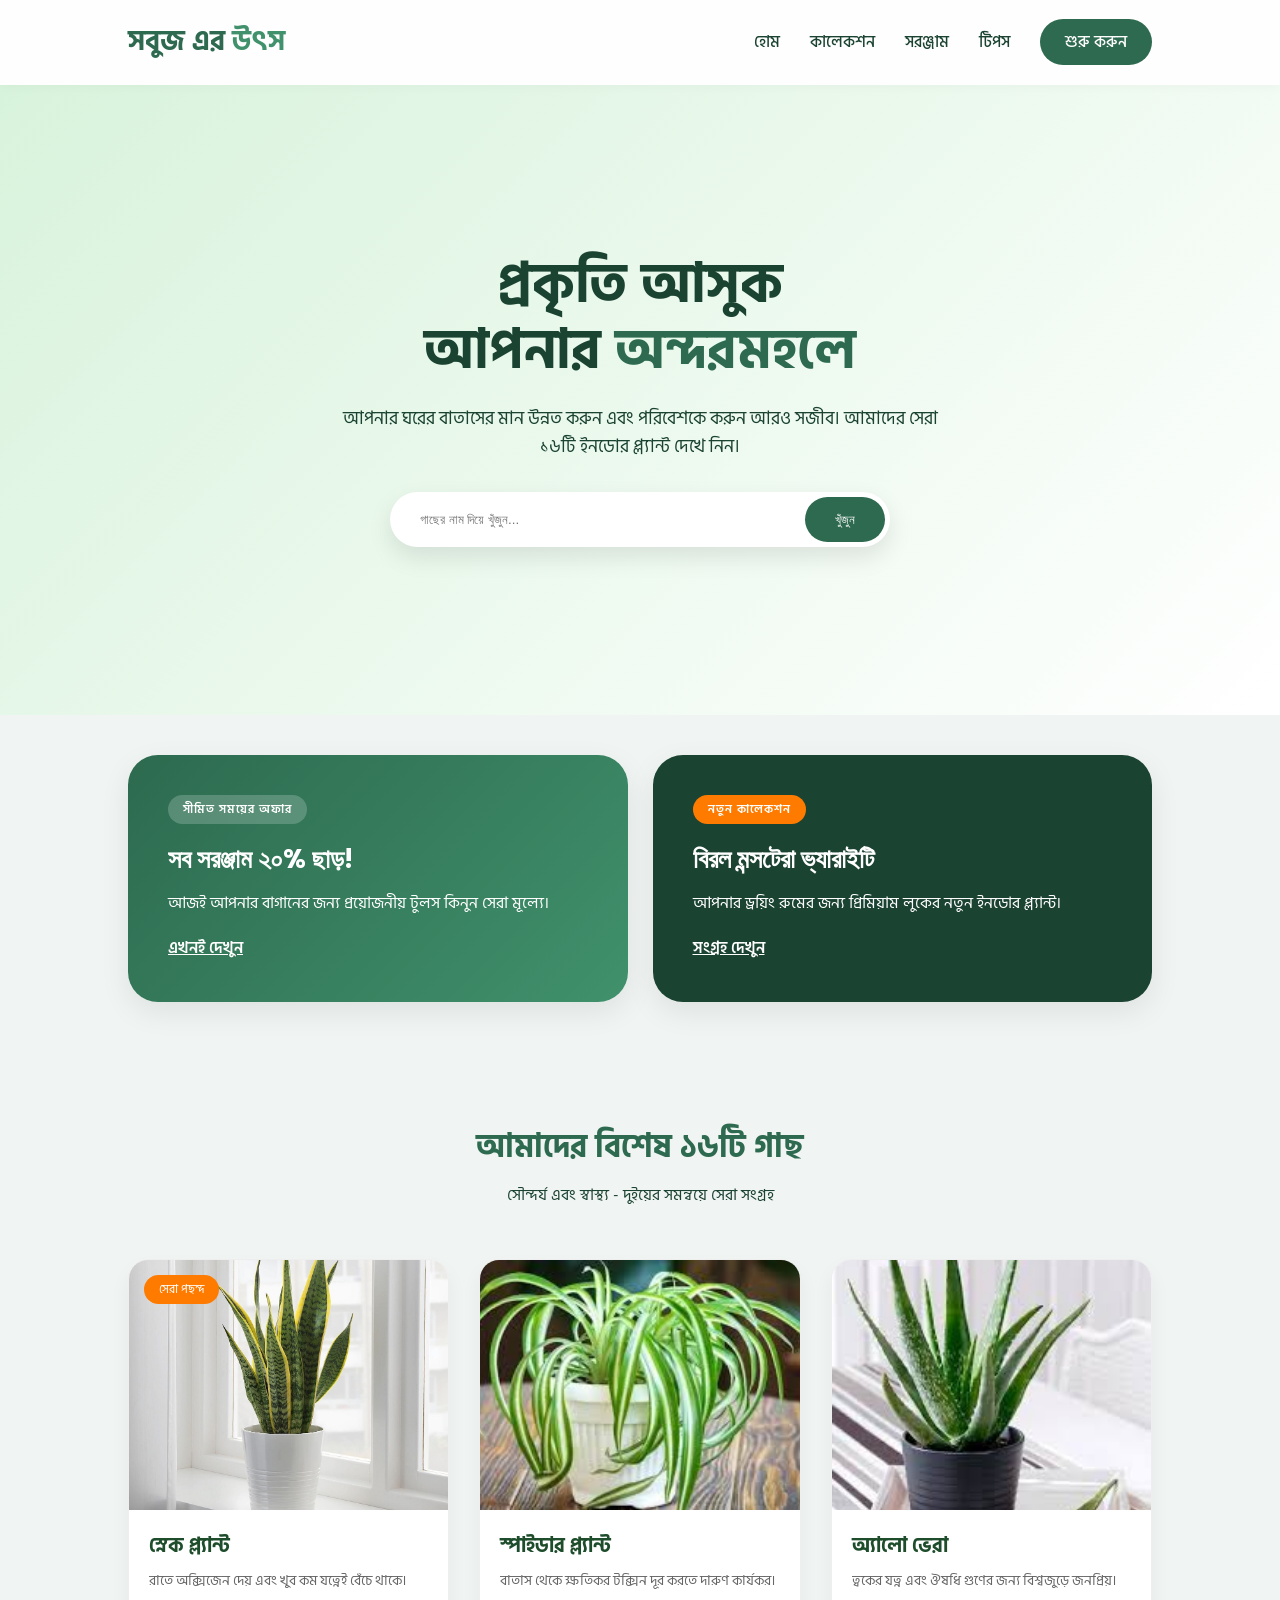
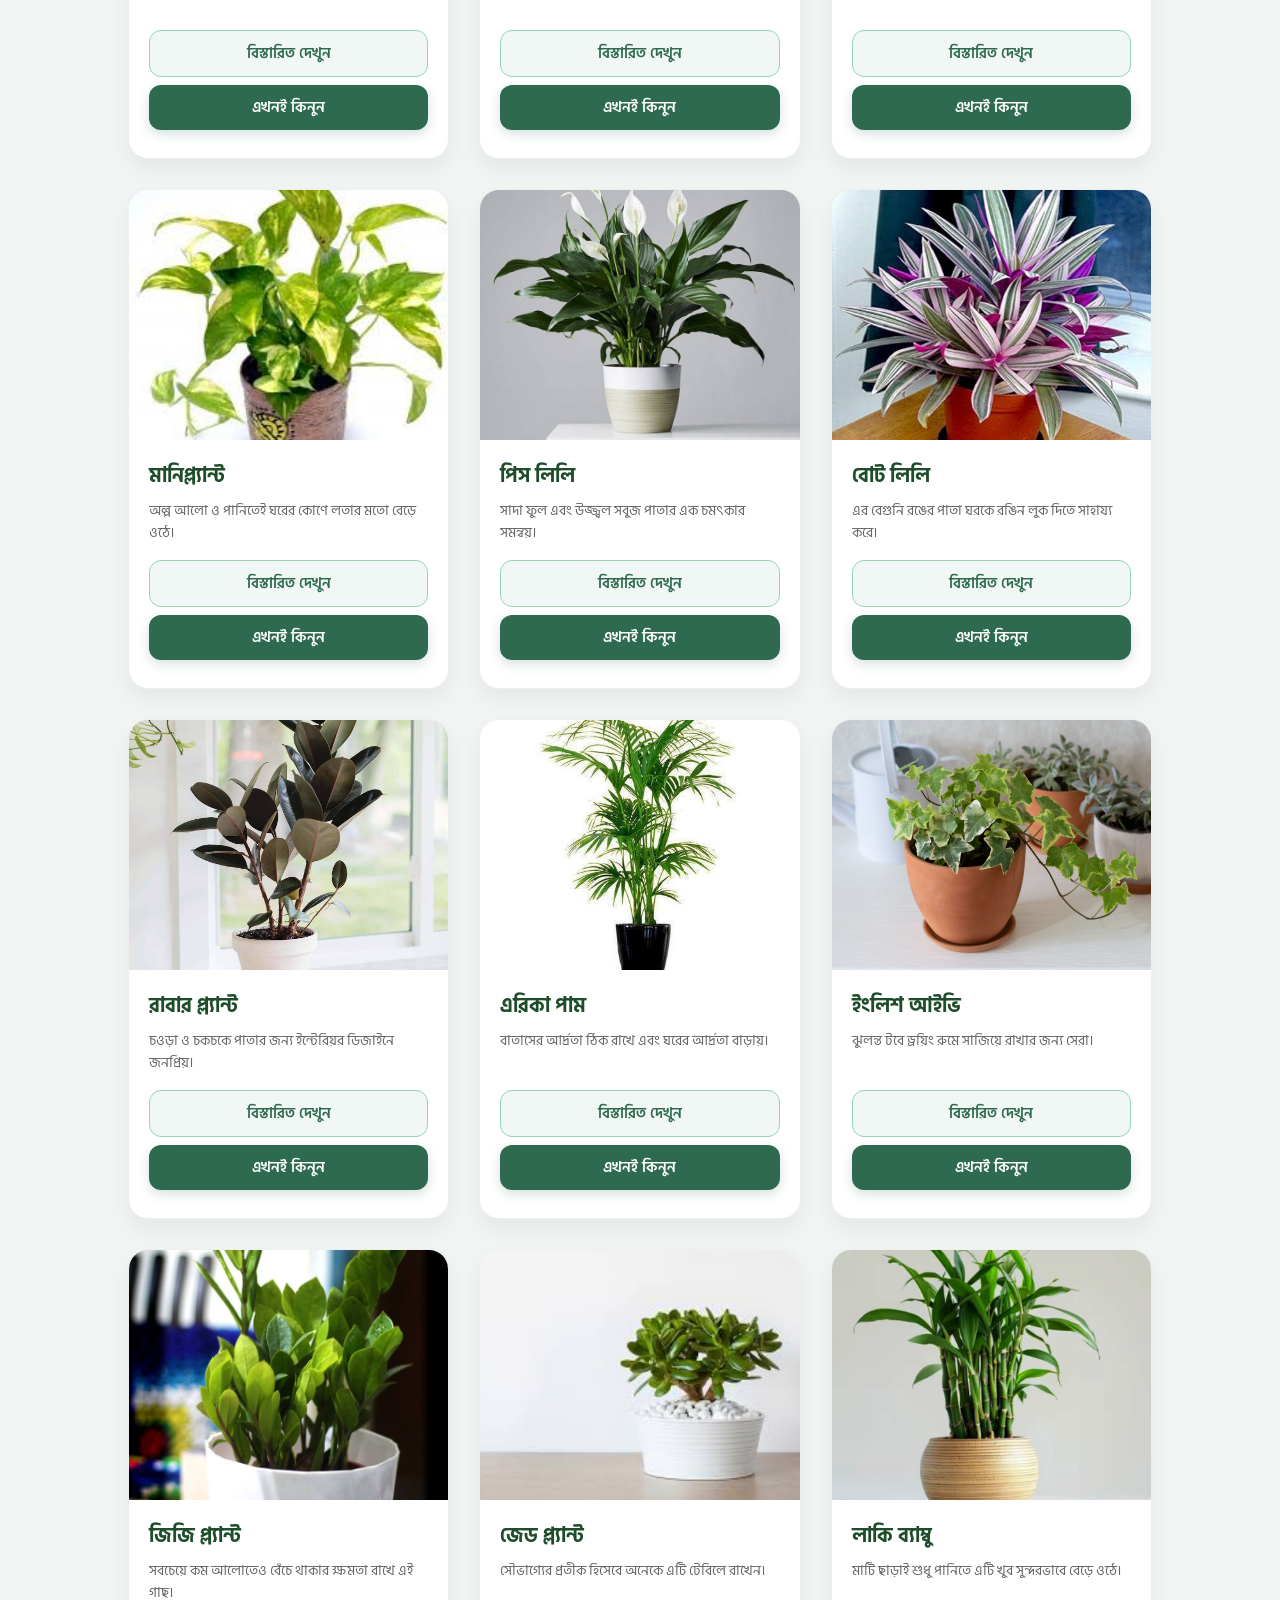
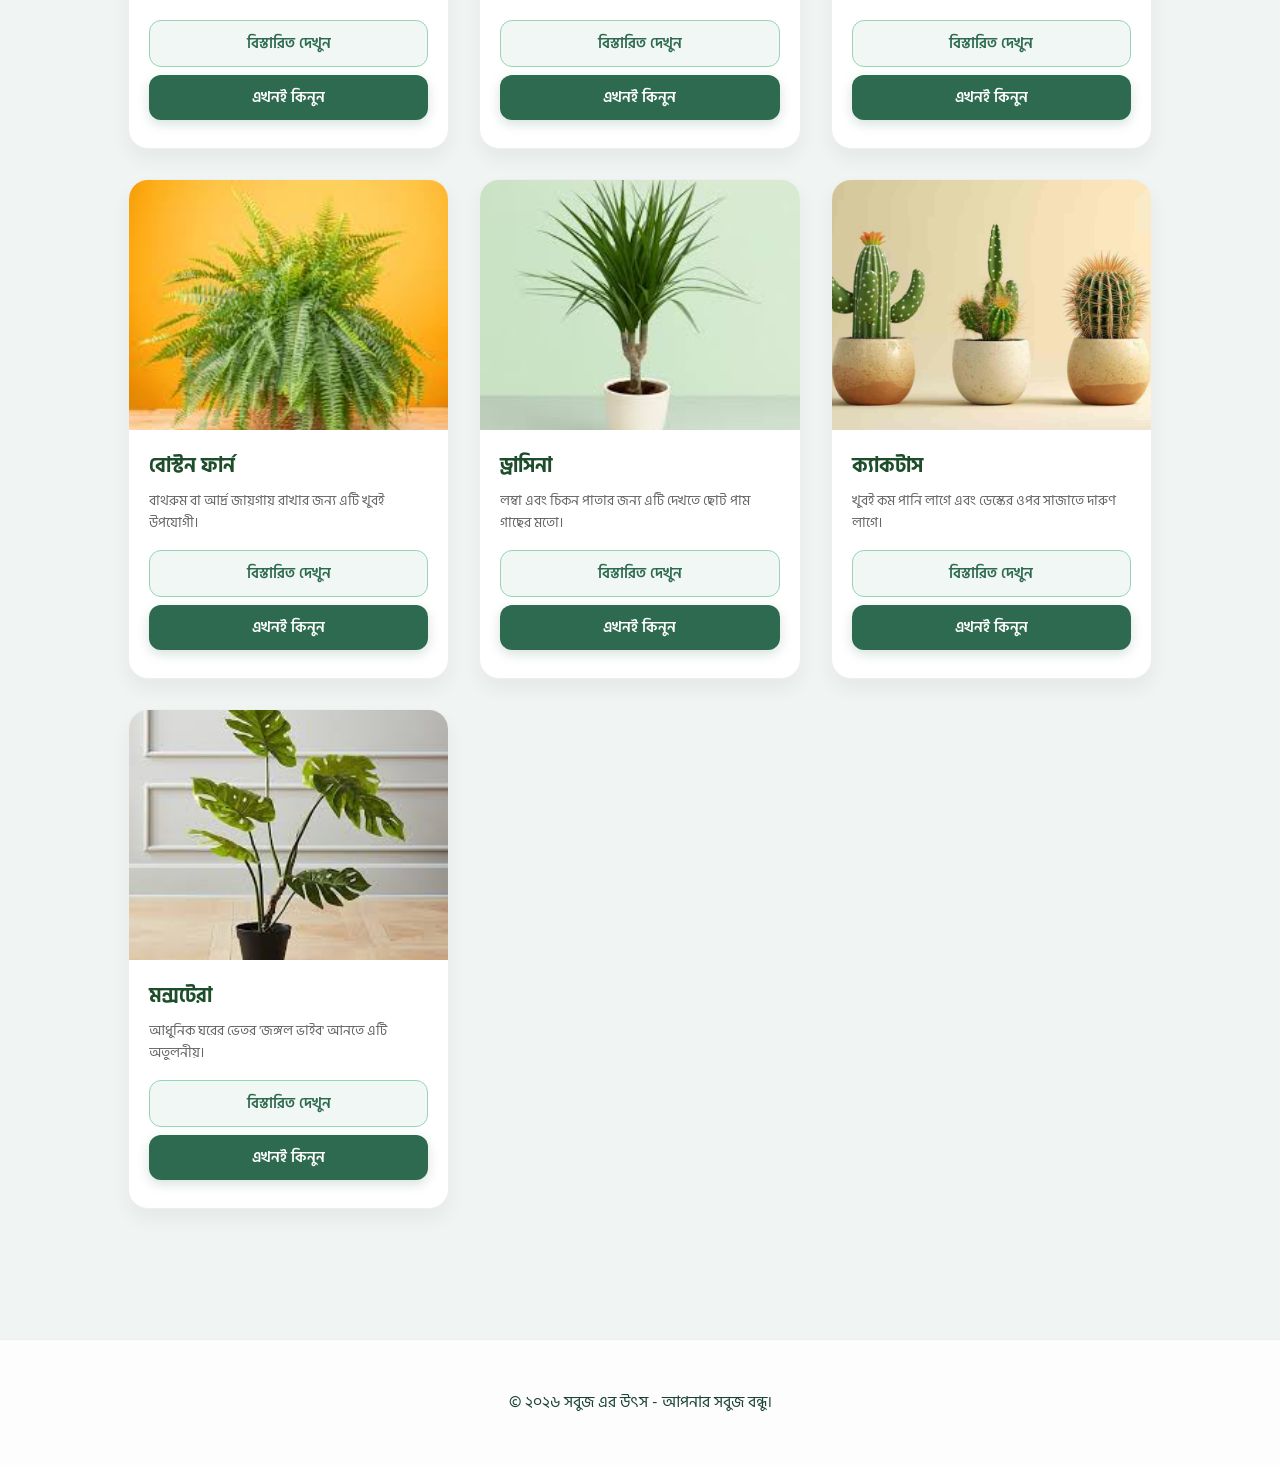
==== commit 4a6d94ca: "offer section added" ====
--- a/index.html
+++ b/index.html
@@ -36,6 +36,28 @@
       </div>
     </section>
 
+    <!-- প্রিমিয়াম অ্যাড/প্রোমো সেকশন -->
+    <section class="promo-section">
+      <div class="promo-card promo-gradient">
+        <div class="promo-content">
+          <span class="promo-tag">সীমিত সময়ের অফার</span>
+          <h3>সব সরঞ্জাম ২০% ছাড়!</h3>
+          <p>আজই আপনার বাগানের জন্য প্রয়োজনীয় টুলস কিনুন সেরা মূল্যে।</p>
+          <a href="tools.html" class="promo-link">এখনই দেখুন</a>
+        </div>
+      </div>
+      <div class="promo-card promo-dark">
+        <div class="promo-content">
+          <span class="promo-tag" style="background: #ff7b00"
+            >নতুন কালেকশন</span
+          >
+          <h3>বিরল মন্সটেরা ভ্যারাইটি</h3>
+          <p>আপনার ড্রয়িং রুমের জন্য প্রিমিয়াম লুকের নতুন ইনডোর প্ল্যান্ট।</p>
+          <a href="#plants" class="promo-link">সংগ্রহ দেখুন</a>
+        </div>
+      </div>
+    </section>
+
     <section id="plants" class="plant-container">
       <div class="section-title">
         <h2>আমাদের বিশেষ ১৬টি গাছ</h2>
--- a/style.css
+++ b/style.css
@@ -317,6 +317,66 @@
   color: var(--primary);
 }
 
+/* --- প্রিমিয়াম প্রোমো সেকশন --- */
+.promo-section {
+  padding: 40px 10%;
+  display: grid;
+  grid-template-columns: repeat(auto-fit, minmax(300px, 1fr));
+  gap: 25px;
+  background: #f0f4f2;
+}
+
+.promo-card {
+  position: relative;
+  padding: 40px;
+  border-radius: 30px;
+  overflow: hidden;
+  transition: 0.4s ease;
+  box-shadow: 0 10px 30px rgba(0, 0, 0, 0.08);
+  cursor: pointer;
+}
+
+.promo-card:hover {
+  transform: translateY(-5px);
+  box-shadow: 0 15px 40px rgba(0, 0, 0, 0.12);
+}
+
+.promo-gradient {
+  background: linear-gradient(135deg, #2d6a4f 0%, #40916c 100%);
+  color: white;
+}
+
+.promo-dark {
+  background: #1b4332;
+  color: white;
+}
+
+.promo-tag {
+  background: rgba(255, 255, 255, 0.2);
+  padding: 5px 15px;
+  border-radius: 50px;
+  font-size: 12px;
+  font-weight: 600;
+  display: inline-block;
+  margin-bottom: 15px;
+  text-transform: uppercase;
+  letter-spacing: 1px;
+}
+
+.promo-content h3 {
+  font-size: 26px;
+  margin-bottom: 10px;
+  font-family: "Poppins", sans-serif;
+}
+
+.promo-link {
+  color: white;
+  text-decoration: underline;
+  font-weight: 600;
+  display: inline-block;
+  margin-top: 20px;
+}
+
 /* --- ফুটার --- */
 footer {
   text-align: center;
